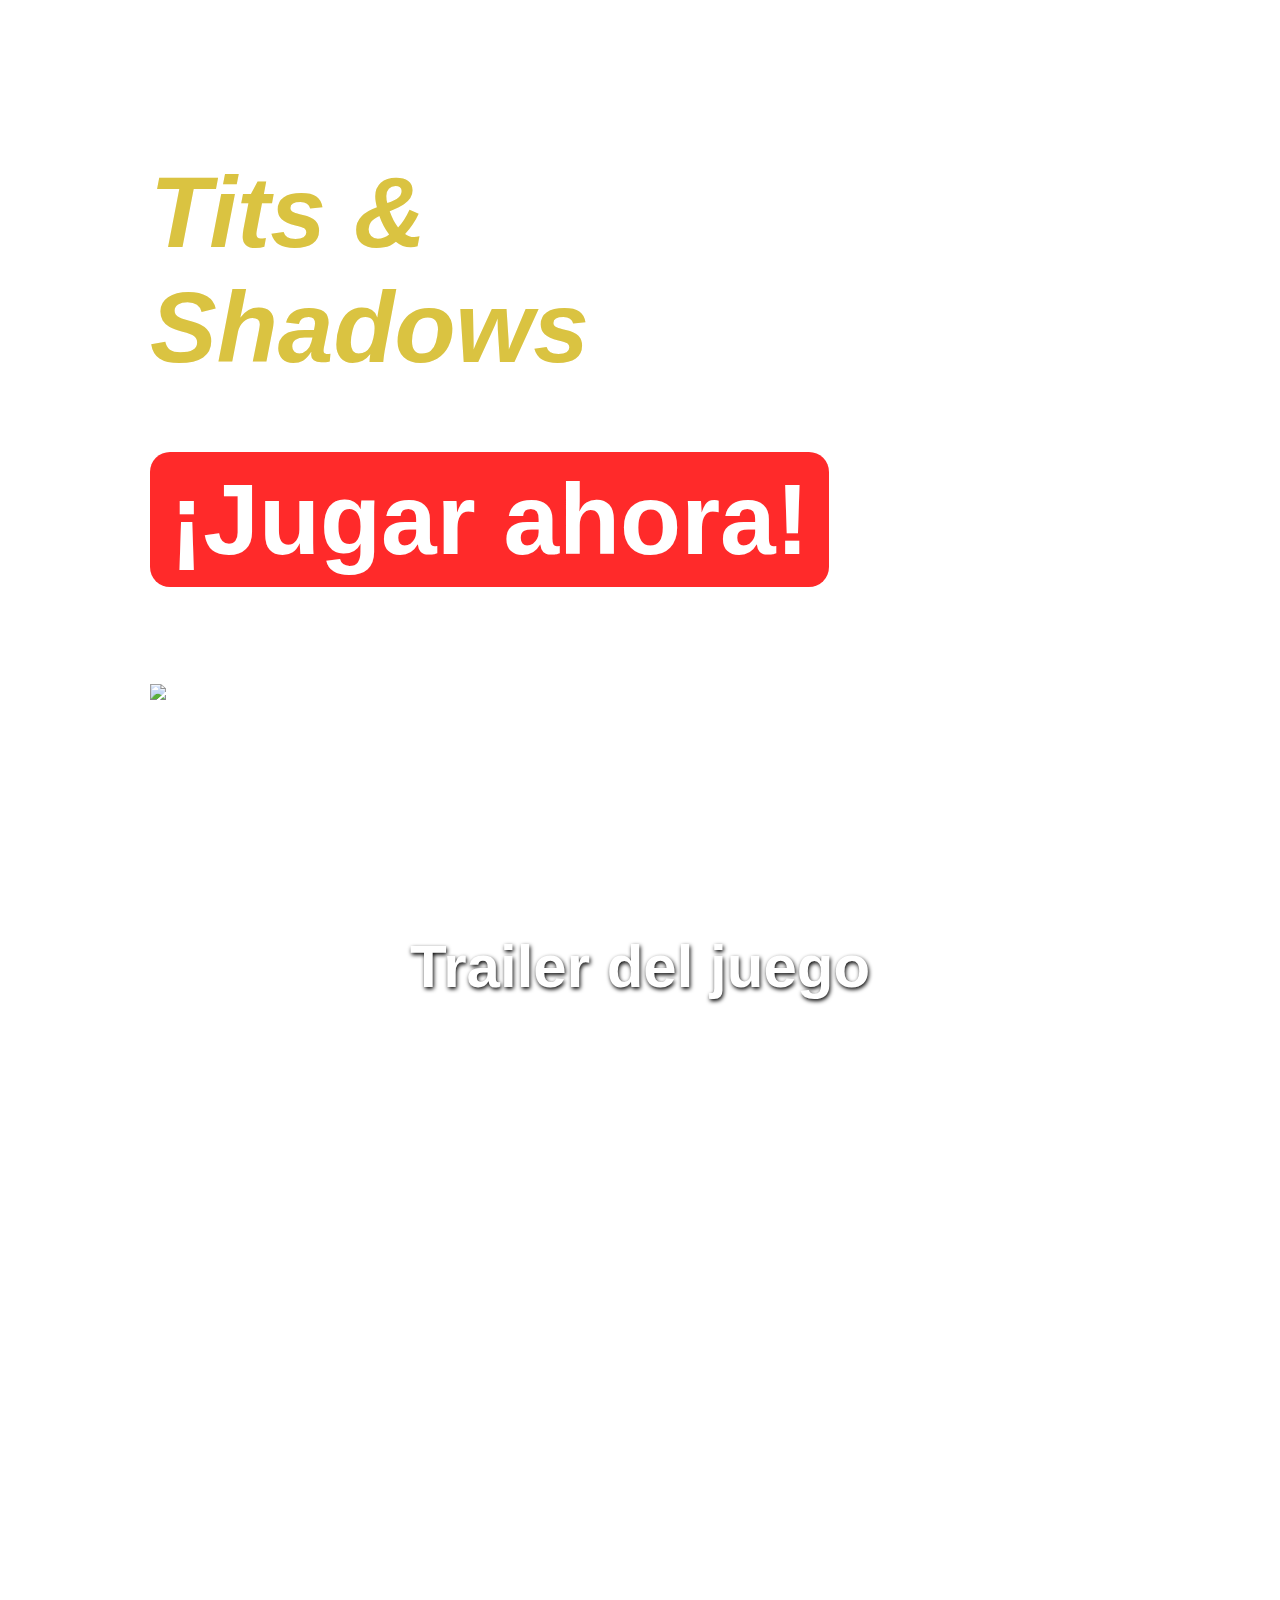
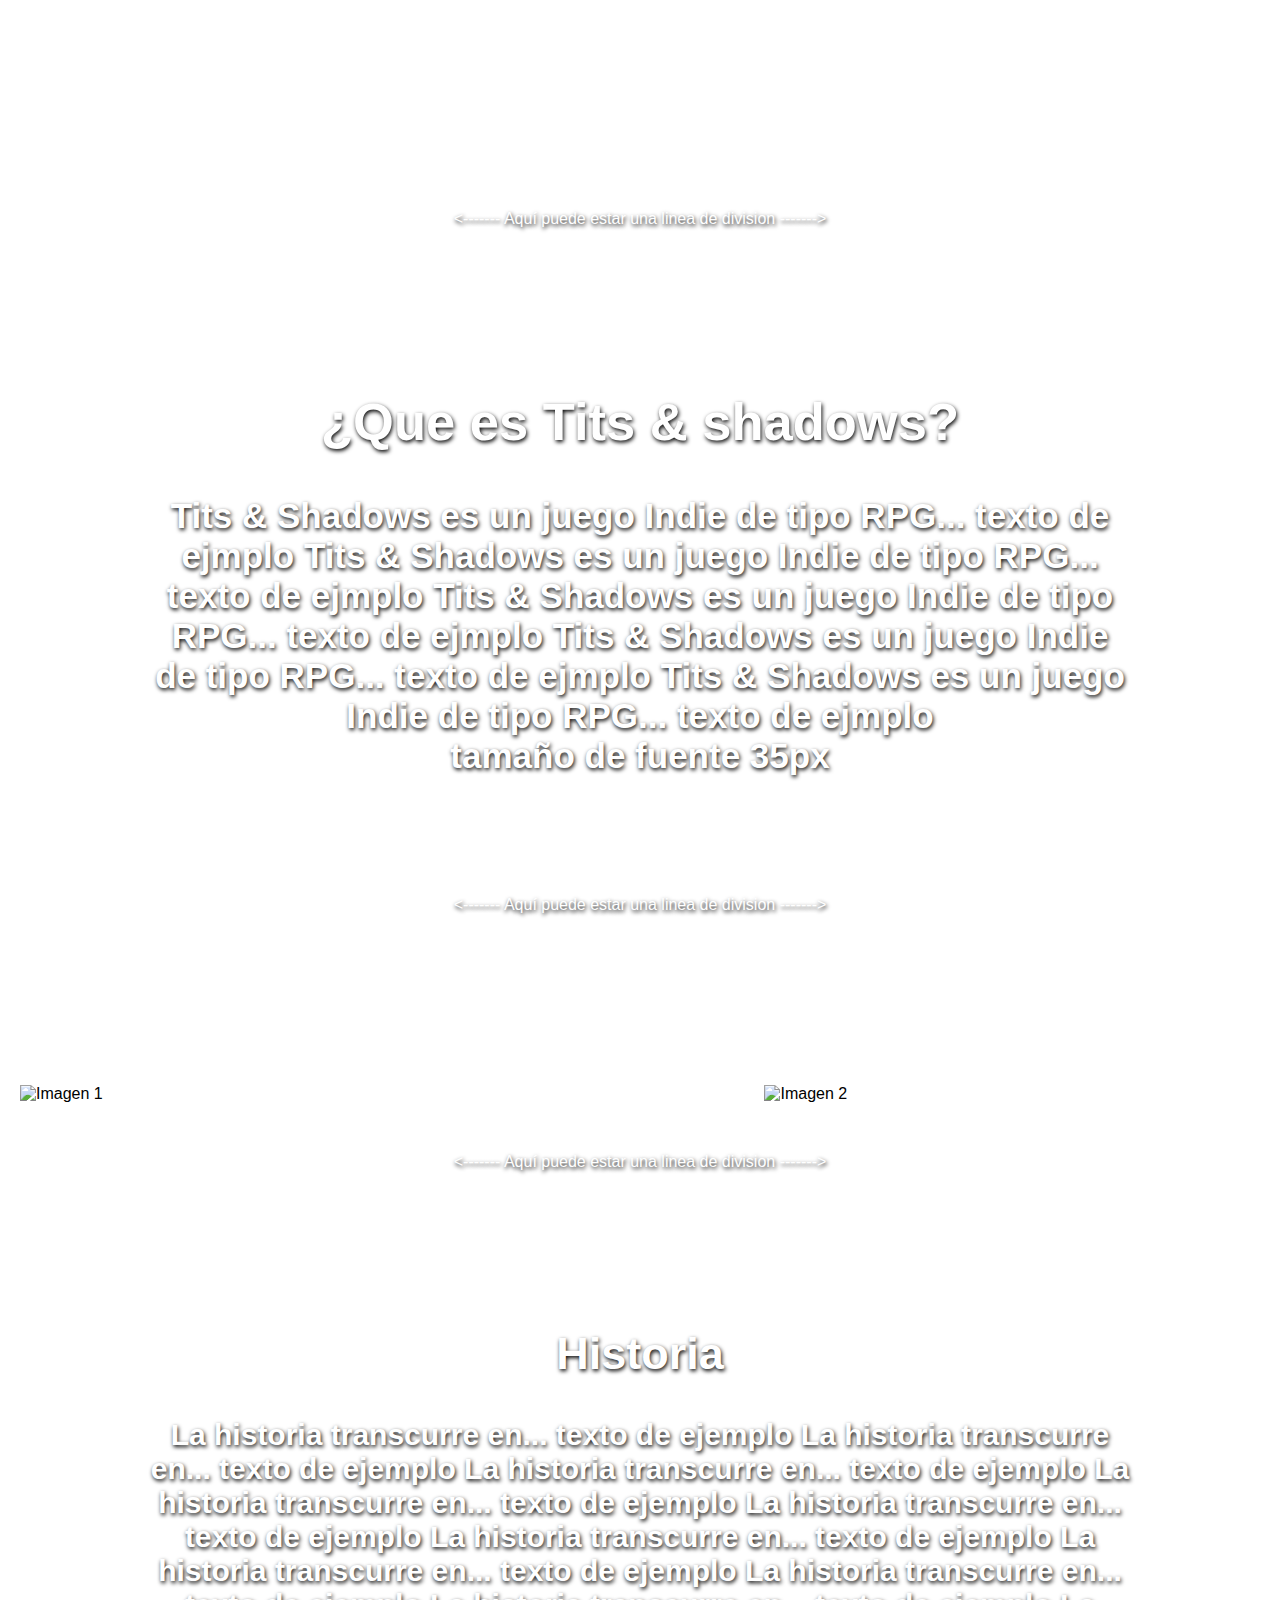
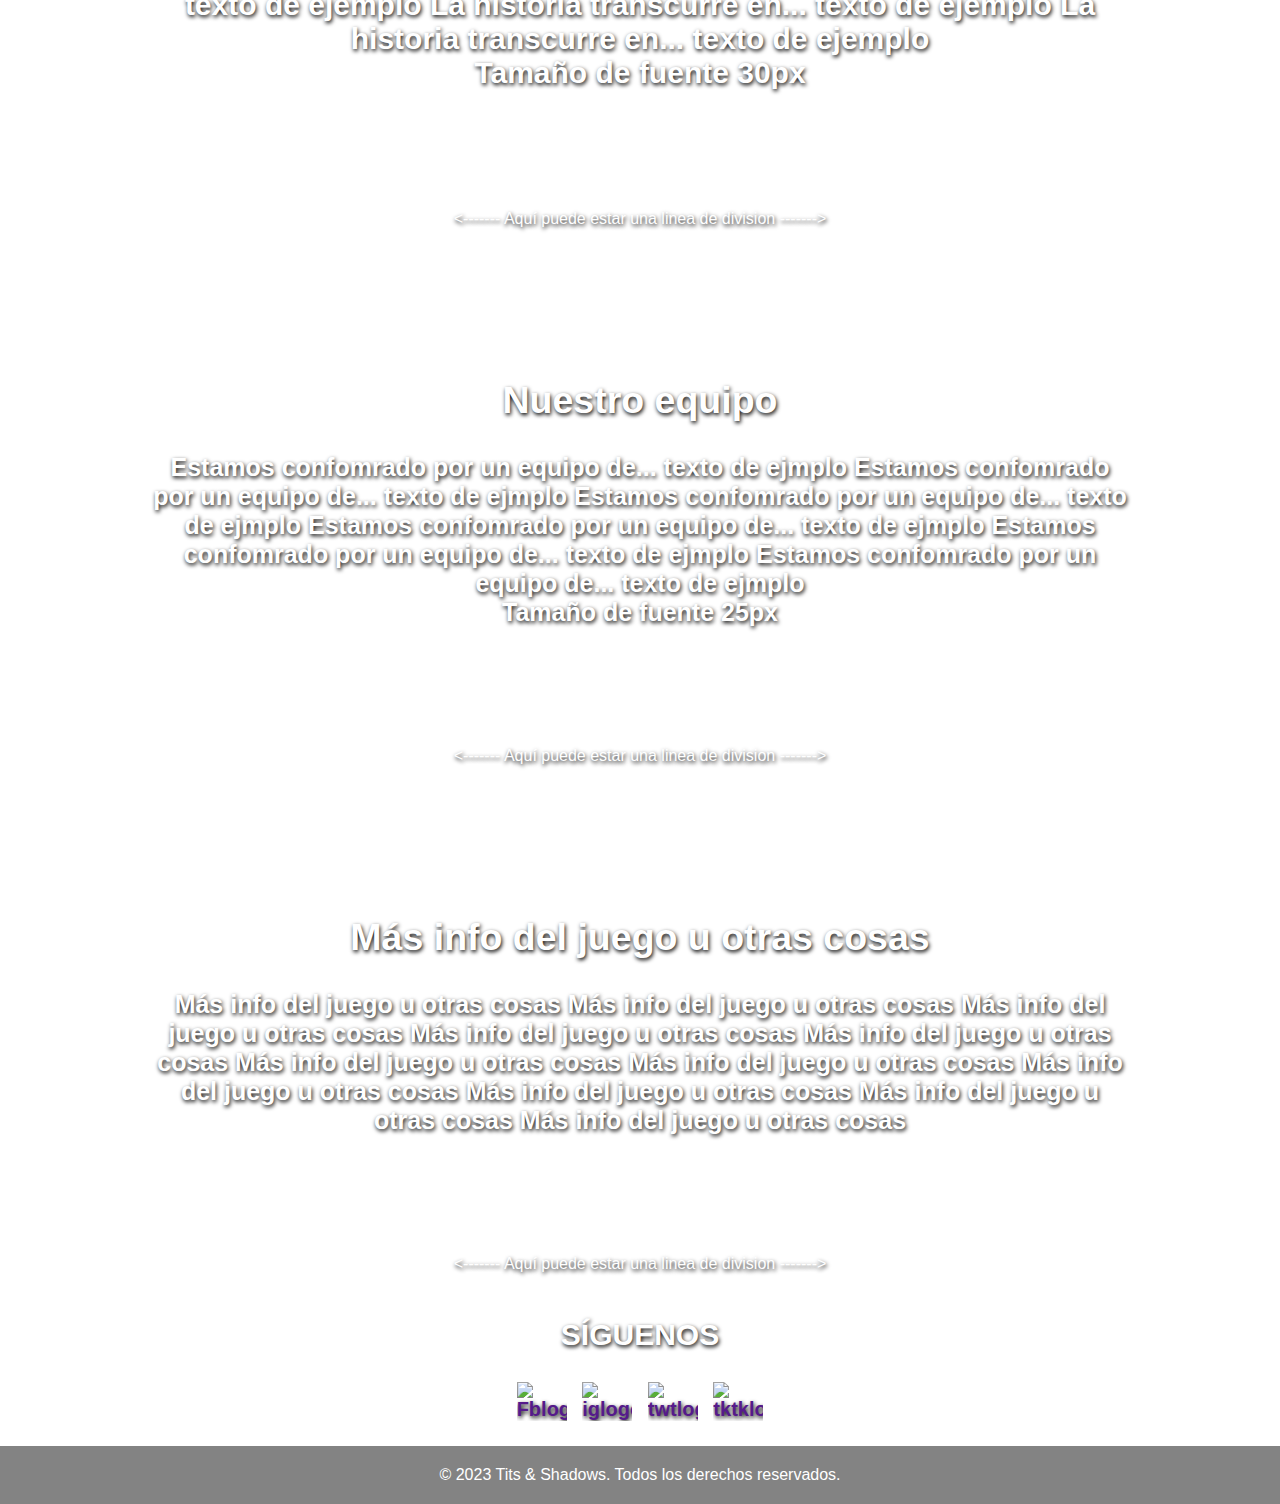
==== index.html @ cb46da67 "Update index.html" ====
<!DOCTYPE html>
<html lang="en">
<head>
    <meta charset="UTF-8">
    <meta http-equiv="X-UA-Compatible" content="IE=edge">
    <meta name="viewport" content="width=device-width, initial-scale=1.0">

    <!-- Titulo de la pagina en la pestaña -->
    <title>Tits & Shadows | Game</title>

    <!-- Icono de la pestaña en la pagina -->
    <link
      rel="icon"
      type="image/x-icon"
      href="https://cdn.pixabay.com/photo/2013/07/13/09/38/sphere-155819_1280.png" 
    />
    <link rel="stylesheet" href="style.css">

    <!--Ubicación de la fuente de texto (cambiar para que se vea la fuente)-->
    <link href="https://github.com/atarisama/TitsAndShadows.page/blob/39aa810a4a371fc458f79ce955c9004c1aa39de8/Rockwell%20Condensed.ttf" type="text/css"/>
</head>

<body>
    
    <header class="header">
        <!--Navegador, no es necesario tenerlo, tambien puede usarse para dereccionarse a otros sitios -->
        <nav class="menu-bar">
            <div class="menu-div">
                <ul class="menu-list">
                    <li class="menu-item"><a href="#trailer">Trailer</a></li>
                    <li class="menu-item"><a href="#info">Acerca del juego</a></li>
                    <li class="menu-item"><a href="#game-img">Imagenes</a></li>
                    <li class="menu-item"><a href="#more-info">Historia</a></li>
                    <li class="menu-item"><a href="#team">Equipo de desarrollo</a></li>
                </ul>
            </div>        
        </nav>
    </header>
    <main>

    <div class="title">
        <!--Titulo del juego (Esto se puede cambiar directamente por el png del logo)-->
        <h1 class="title-game">Tits & <br>Shadows</h1>
        <h1><a href="https://www.newgrounds.com/portal/view/876537?updated=1680641482" class="play-button" target="_blank">¡Jugar ahora!</a></h1>
        <img src="https://www.pngkey.com/png/full/163-1632627_windows-8-ios-android-white-ios-android-logo.png" class="plataform">
    </div>

    <section id="trailer">
        <div class="trailer">
            <h2>Trailer del juego</h2>
            <iframe width="1120" height="630" src="https://www.youtube.com/embed/j5Xv2lM9wes" title="YouTube video player" frameborder="0" allow="accelerometer; autoplay; clipboard-write; encrypted-media; gyroscope; picture-in-picture; web-share" allowfullscreen></iframe>
        </div>
    </section>

    <section id="info">
        <div class="temporal-div"><------- Aquí puede estar una linea de division -------></div>
        <div class="info">
            <h2>¿Que es Tits & shadows?</h2>
            <p class="game-info">
                Tits & Shadows es un juego Indie de tipo RPG... texto de ejmplo
                Tits & Shadows es un juego Indie de tipo RPG... texto de ejmplo
                Tits & Shadows es un juego Indie de tipo RPG... texto de ejmplo
                Tits & Shadows es un juego Indie de tipo RPG... texto de ejmplo
                Tits & Shadows es un juego Indie de tipo RPG... texto de ejmplo <br> tamaño de fuente 35px</p>
        </div>
    </section>  

    <section id="game-img">
        <div class="temporal-div"><------- Aquí puede estar una linea de division -------></div>
        <h2 class="game-img">Imagenes del juego</h2>
        <div class="imagen-container">
            <img src="https://media.sproutsocial.com/uploads/2017/02/10x-featured-social-media-image-size.png" alt="Imagen 1">
            <img src="https://media.sproutsocial.com/uploads/2017/02/10x-featured-social-media-image-size.png" alt="Imagen 2">
            <img src="https://media.sproutsocial.com/uploads/2017/02/10x-featured-social-media-image-size.png" alt="Imagen 3">
            <img src="https://media.sproutsocial.com/uploads/2017/02/10x-featured-social-media-image-size.png" alt="Imagen 4">
            <img src="https://media.sproutsocial.com/uploads/2017/02/10x-featured-social-media-image-size.png" alt="Imagen 5">
            <img src="https://media.sproutsocial.com/uploads/2017/02/10x-featured-social-media-image-size.png" alt="Imagen 6">
            <!-- Agrega más imágenes según sea necesario -->
        </div>
    </section>

    <section id="more-info">
        <div class="temporal-div"><------- Aquí puede estar una linea de division -------></div>
        <div class="more-info">
            <h2>Historia</h2>
            <p class="more-info-p">
            La historia transcurre en... texto de ejemplo
            La historia transcurre en... texto de ejemplo
            La historia transcurre en... texto de ejemplo
            La historia transcurre en... texto de ejemplo
            La historia transcurre en... texto de ejemplo
            La historia transcurre en... texto de ejemplo
            La historia transcurre en... texto de ejemplo
            La historia transcurre en... texto de ejemplo
            La historia transcurre en... texto de ejemplo
            La historia transcurre en... texto de ejemplo
            <br> Tamaño de fuente 30px
            </p>
        </div>
    </section>

    <section id="team">
        <div class="temporal-div"><------- Aquí puede estar una linea de division -------></div>
        <div class="team">
            <h2>Nuestro equipo</h2>
            <p class="team-info">
                Estamos confomrado por un equipo de... texto de ejmplo
                Estamos confomrado por un equipo de... texto de ejmplo
                Estamos confomrado por un equipo de... texto de ejmplo
                Estamos confomrado por un equipo de... texto de ejmplo
                Estamos confomrado por un equipo de... texto de ejmplo
                Estamos confomrado por un equipo de... texto de ejmplo
                <br> Tamaño de fuente 25px
            </p>
        </div>
    </section>

    <section>
        <div class="temporal-div"><------- Aquí puede estar una linea de division -------></div>
        <div class="team">
            <h2>Más info del juego u otras cosas</h2>
            <p class="team-info">
                Más info del juego u otras cosas
                Más info del juego u otras cosas
                Más info del juego u otras cosas
                Más info del juego u otras cosas
                Más info del juego u otras cosas
                Más info del juego u otras cosas
                Más info del juego u otras cosas
                Más info del juego u otras cosas
                Más info del juego u otras cosas
                Más info del juego u otras cosas
                Más info del juego u otras cosas
            </p>
        </div>
    </section>

    <div class="temporal-div"><------- Aquí puede estar una linea de division -------></div>
    <div class="social-media">
        <h2>SÍGUENOS</h2>
        <div class="social-media-img">
            <a href=""><img src="https://cdn-icons-png.flaticon.com/512/733/733547.png" alt="Fblogo" target="_blank"></a>
            <a href=""><img src="https://cdn-icons-png.flaticon.com/512/2111/2111463.png" alt="iglogo" target="_blank"></a>
            <a href=""><img src="https://cdn-icons-png.flaticon.com/512/733/733579.png" alt="twtlogo" target="_blank"></a>
            <a href=""><img src="https://cdn-icons-png.flaticon.com/512/3046/3046121.png" alt="tktklogo" target="_blank"></a>
        </div>
    </div>

</main>
<footer>
    <p>&copy; 2023 Tits & Shadows. Todos los derechos reservados.</p>
</footer>
</body>
</html>
---- style.css ----
/*Fuente de texto (no es una fuente por defecto y tiene que subirse al servidor para que la muestre)*/
@font-face {
    font-family: 'Rockwell Condensed';

    /*Aquí se cambia la direcion del archivo .ttf*/
    src: url('D:\Programas\Programación\Proyectos\PaginaOsoTitsAndShadows\Fonts\Rockwell Condensed.ttf') format('truetype');
}
body{
    font-family: 'Rockwell Condensed', sans-serif;
    /*Imagen de fondo para la pagina (No es necesario)*/
    background-image: url(https://th.bing.com/th/id/R.58055f6a972541cc151cf1bac6d1a71a?rik=r535rM7FYvViNQ&pid=ImgRaw&r=0);
    
    background-position: center;
    background-attachment: fixed;
    background-size: cover;
    max-width: 100%;
    min-width: 10%;
}
body, p{
    margin: 0;
}

/* Menú de navegación */
.menu-bar {
    text-align: right;
}
  
.menu-list {
    display: inline-block;
    list-style-type: none;
}
  
.menu-item {
    display: inline-block;
    margin: 0 10px;
}
  
.menu-item a {
    text-decoration: none;
    color: #ffffff;
    font-weight: bold;
    font-size: 20px;
    color: white;
}

/* Titulo*/
.title {
    color: #dac341;
    text-align: left;
    font-size: 50px;
    padding-left: 50px;
    padding-bottom: 50px;
    margin: 100px;
}
.title-game{
    font-style: italic;
}

/*Botón para jugar*/
.play-button {
    display: inline-block;
    background-color: rgba(255, 0, 0, 0.836);
    color: #fff;
    padding: 10px 20px;
    text-decoration: none;
    border-radius: 20px;
    margin: 0 auto;
}

/*plataformas de juego*/

.plataform{
    width: 400px;
}

/*Informacion del juego / contenido de la pagina*/
.info{
    color: #ffffff;
    text-align: center;
    padding: 20px;
    font-weight: bold;
    font-size: 35px;
    text-shadow: 1px 2px 4px rgb(0, 0, 0);
    margin: 100px 10%; /*Esto solo es estetico se quitara*/
}
.game-img{
    color: #ffffff;
    text-align: center;
    padding: 20px;
    font-weight: bold;
    font-size: 40px;
    
}
.more-info{
    color: #ffffff;
    text-align: center;
    padding: 20px;
    font-weight: bold;
    font-size: 30px;
    text-shadow: 1px 2px 4px rgb(0, 0, 0);
    margin: 100px 10%; /*Esto solo es estetico se quitara*/
}
.team{
    color: #ffffff;
    text-align: center;
    padding: 20px;
    font-weight: bold;
    font-size: 25px;
    text-shadow: 1px 2px 4px rgb(0, 0, 0);
    margin: 100px 10% /*Esto solo es estetico se quitara*/
}
.social-media{
    color: #ffffff;
    text-align: center;
    padding: 20px;
    font-weight: bold;
    font-size: 20px;
    text-shadow: 1px 2px 4px rgb(0, 0, 0);
}
.social-media img{
    display: inline-block;
    width: 50px;
    height: auto;
    padding: 5px;
}
footer {
    background-color: #0000007c;
    color: #fff;
    padding: 20px;
    text-align: center;
    margin: 0 auto;
}



/*Extras*/
.temporal-div{
    text-align: center;
    color: #fff;
    text-shadow: 1px 2px 4px rgb(0, 0, 0);
}

.imagen-container {
    overflow-x: scroll;
    white-space: nowrap;
    width: 100%;
    scrollbar-width: thin;
    scrollbar-color: gray darkgray;
    margin-bottom: 30px;
}
.imagen-container img {
    display: inline-block;
    width: 700px; /* Ajusta el ancho de las imágenes según tus necesidades */
    height: auto;
    padding: 20px;
}
.imagen-container::-webkit-scrollbar {
    width: 6px;
}
  
.imagen-container::-webkit-scrollbar-track {
    background: rgba(169, 169, 169, 0);
    border-radius: 10px;
}
  
.imagen-container::-webkit-scrollbar-thumb {
    background-color: rgb(185, 63, 47);
    border-radius: 10px;
}

.game-img{
    color: #fff;
    text-align: center;
}

.trailer{
    text-align: center;
    padding: 20px;
    margin-bottom: 100px;
    margin-top: 100px;
    color: #ffffff;
    font-weight: bold;
    font-size: 40px;
    text-shadow: 1px 2px 4px rgb(0, 0, 0);
}
 .trailer iframe {
    max-width: 100%;
    min-width: 10%;
 }
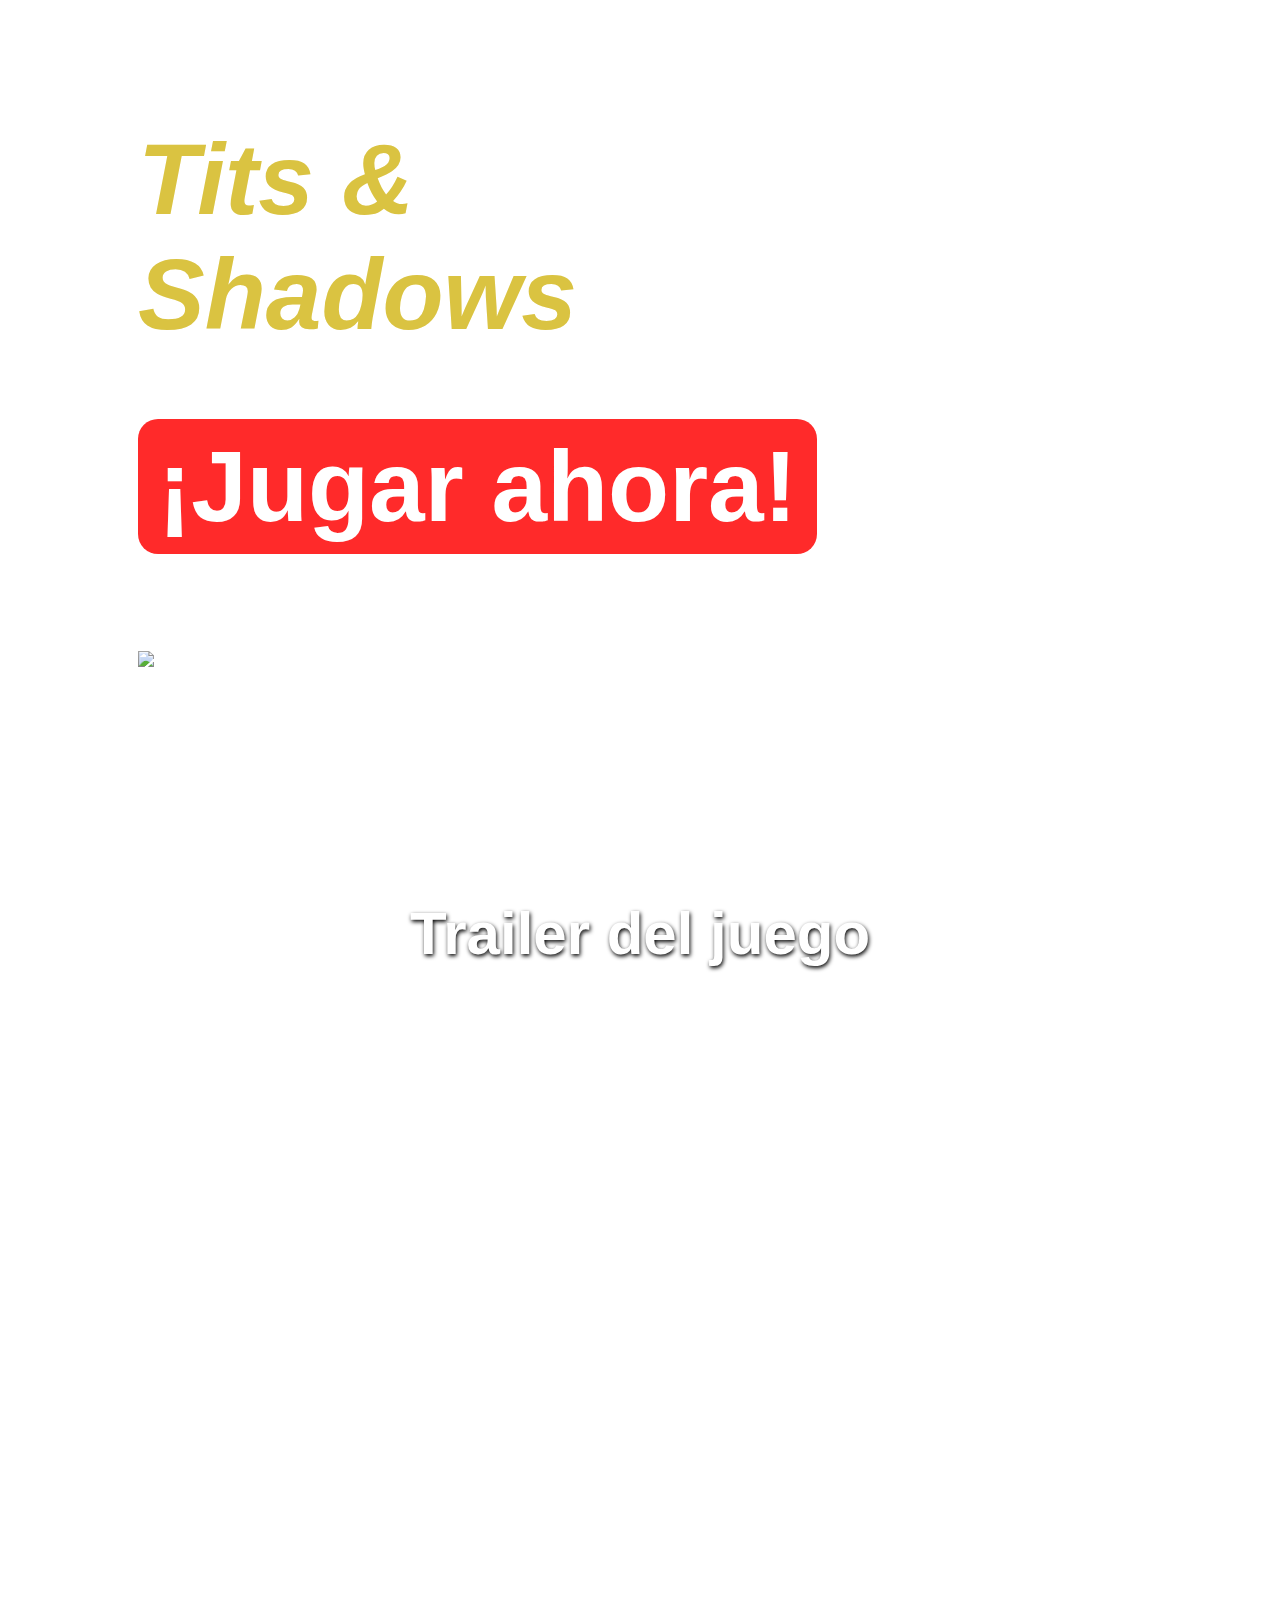
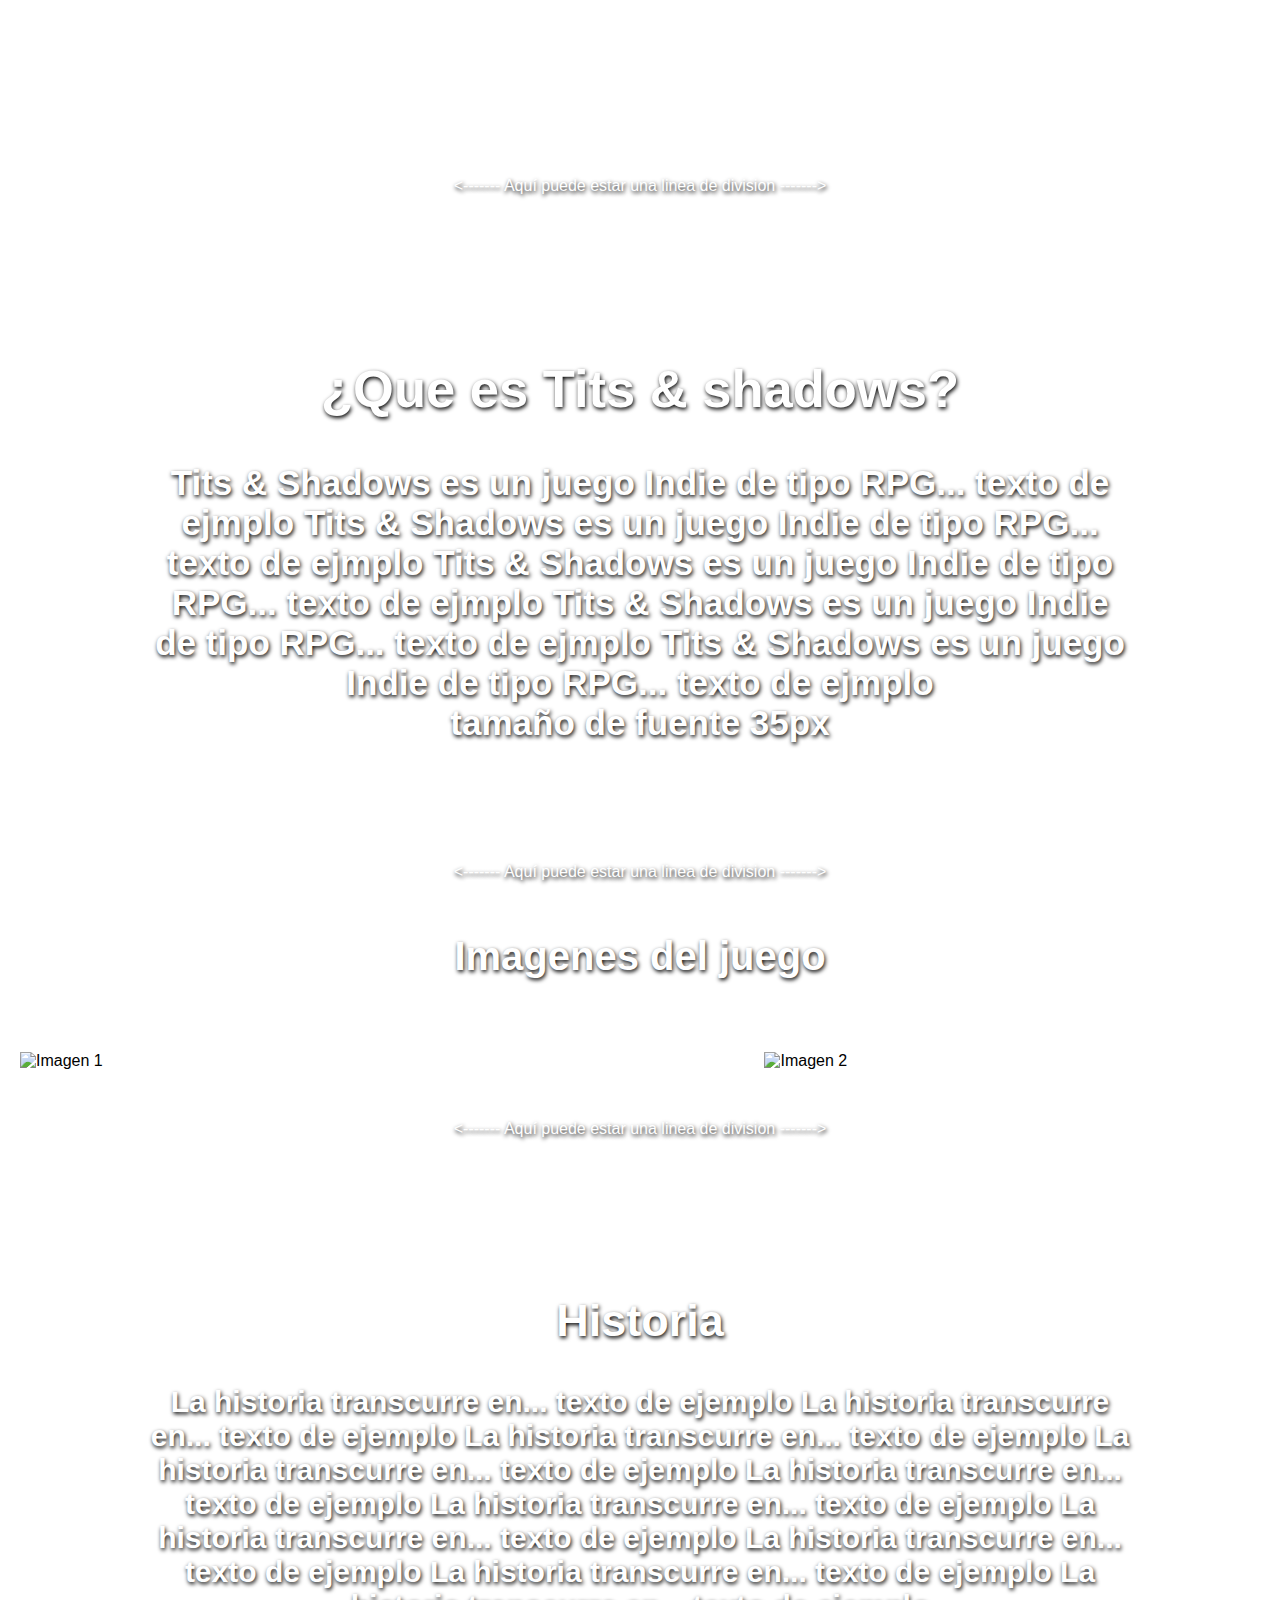
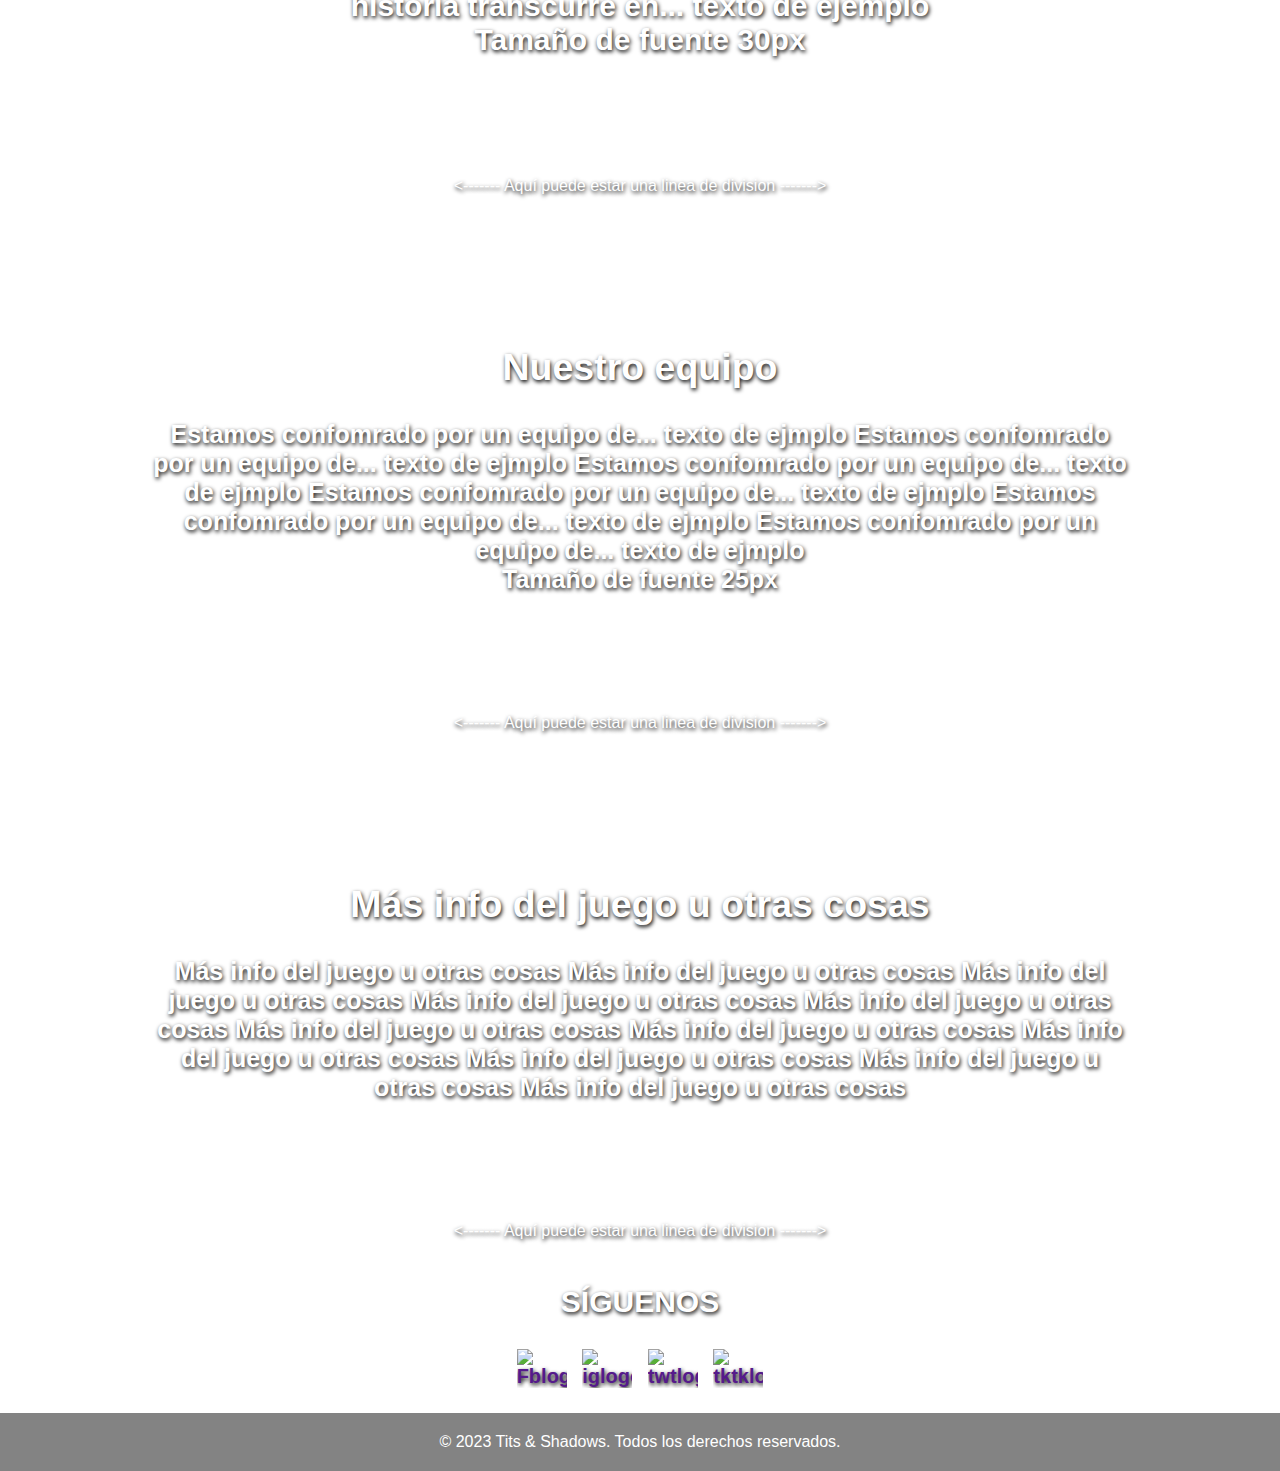
==== commit 2ba8771b: "Update index.html" ====
--- a/index.html
+++ b/index.html
@@ -12,7 +12,7 @@
     <link
       rel="icon"
       type="image/x-icon"
-      href="https://cdn.pixabay.com/photo/2013/07/13/09/38/sphere-155819_1280.png" 
+      href="https://github.com/atarisama/TitsAndShadows.page/blob/main/media/icoT&S.png?raw=true" 
     />
     <link rel="stylesheet" href="style.css">
 
--- a/style.css
+++ b/style.css
@@ -3,7 +3,7 @@
     font-family: 'Rockwell Condensed';
 
     /*Aquí se cambia la direcion del archivo .ttf*/
-    src: url('D:\Programas\Programación\Proyectos\PaginaOsoTitsAndShadows\Fonts\Rockwell Condensed.ttf') format('truetype');
+    src: url('https://github.com/atarisama/TitsAndShadows.page/blob/39aa810a4a371fc458f79ce955c9004c1aa39de8/Rockwell%20Condensed.ttf') format('truetype');
 }
 body{
     font-family: 'Rockwell Condensed', sans-serif;
@@ -48,9 +48,9 @@
     color: #dac341;
     text-align: left;
     font-size: 50px;
-    padding-left: 50px;
+    padding-left: 10%;
     padding-bottom: 50px;
-    margin: 100px;
+    margin: 10px;
 }
 .title-game{
     font-style: italic;
@@ -89,6 +89,7 @@
     padding: 20px;
     font-weight: bold;
     font-size: 40px;
+    text-shadow: 1px 2px 4px rgb(0, 0, 0);
     
 }
 .more-info{
@@ -186,4 +187,4 @@
  .trailer iframe {
     max-width: 100%;
     min-width: 10%;
- }+ }
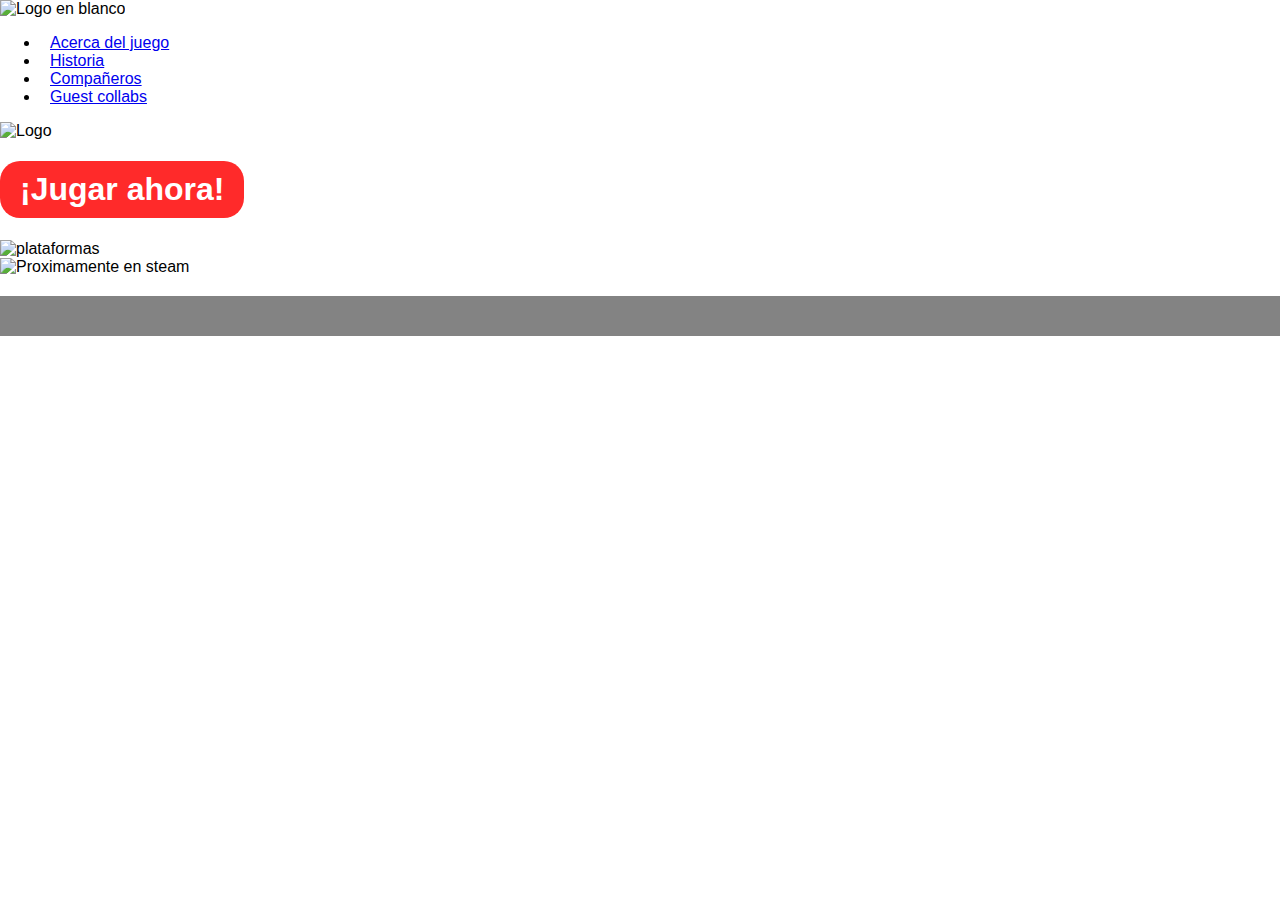
==== commit cd8f8cad: "Update index.html" ====
--- a/index.html
+++ b/index.html
@@ -4,151 +4,67 @@
     <meta charset="UTF-8">
     <meta http-equiv="X-UA-Compatible" content="IE=edge">
     <meta name="viewport" content="width=device-width, initial-scale=1.0">
-
-    <!-- Titulo de la pagina en la pestaña -->
     <title>Tits & Shadows | Game</title>
-
-    <!-- Icono de la pestaña en la pagina -->
+    <link rel="stylesheet" href="style.css">
     <link
       rel="icon"
       type="image/x-icon"
       href="https://github.com/atarisama/TitsAndShadows.page/blob/main/media/icoT&S.png?raw=true" 
     />
-    <link rel="stylesheet" href="style.css">
-
-    <!--Ubicación de la fuente de texto (cambiar para que se vea la fuente)-->
-    <link href="https://github.com/atarisama/TitsAndShadows.page/blob/39aa810a4a371fc458f79ce955c9004c1aa39de8/Rockwell%20Condensed.ttf" type="text/css"/>
+    <link rel="preconnect" href="https://fonts.googleapis.com">
+<link rel="preconnect" href="https://fonts.gstatic.com" crossorigin>
+<link href="https://fonts.googleapis.com/css2?family=Oswald:wght@300&family=Roboto+Condensed&display=swap" rel="stylesheet">
 </head>
 
 <body>
-    
-    <header class="header">
-        <!--Navegador, no es necesario tenerlo, tambien puede usarse para dereccionarse a otros sitios -->
-        <nav class="menu-bar">
-            <div class="menu-div">
-                <ul class="menu-list">
-                    <li class="menu-item"><a href="#trailer">Trailer</a></li>
-                    <li class="menu-item"><a href="#info">Acerca del juego</a></li>
-                    <li class="menu-item"><a href="#game-img">Imagenes</a></li>
-                    <li class="menu-item"><a href="#more-info">Historia</a></li>
-                    <li class="menu-item"><a href="#team">Equipo de desarrollo</a></li>
-                </ul>
-            </div>        
-        </nav>
+
+    <header class="menu">
+      <div class="header-menu"><img src="https://github.com/atarisama/TitsAndShadows.page/blob/main/media/logo-blanco.png?raw=true" alt="Logo en blanco"></div>
+      <div class="header-menu">
+      <nav class="container">
+        <ul>
+          <li><a class="menu-item" href="#about">Acerca del juego</a></li>
+          <li><a class="menu-item" href="#story">Historia</a></li>
+          <li><a class="menu-item" href="#party-members">Compañeros</a></li>
+          <li><a class="menu-item" href="#guest-collabs">Guest collabs</a></li>
+        </ul>
+      </nav>
+    </div>
     </header>
+
     <main>
+      <div class="top-page">
+        <img class="logo-top" src="https://github.com/atarisama/TitsAndShadows.page/blob/main/media/ciclops1/title.png?raw=true" alt="Logo">
+        <h1><a href="https://www.newgrounds.com/portal/view/876537?updated=1680641482" class="play-button" target="_blank">¡Jugar ahora!</a></h1>
+        <img class="plataforms" src="https://www.pngkey.com/png/full/163-1632627_windows-8-ios-android-white-ios-android-logo.png" alt="plataformas">
+        <br>
+        <img class="steam-logo" src="https://github.com/atarisama/TitsAndShadows.page/blob/main/media/SteamLogo.png?raw=true" alt="Proximamente en steam">
+      </div>
+      
+      <div class="About" id="about">
+        <h2 ></h2>
+        <!-- Contenido de la sección About -->
+      </div>
 
-    <div class="title">
-        <!--Titulo del juego (Esto se puede cambiar directamente por el png del logo)-->
-        <h1 class="title-game">Tits & <br>Shadows</h1>
-        <h1><a href="https://www.newgrounds.com/portal/view/876537?updated=1680641482" class="play-button" target="_blank">¡Jugar ahora!</a></h1>
-        <img src="https://www.pngkey.com/png/full/163-1632627_windows-8-ios-android-white-ios-android-logo.png" class="plataform">
-    </div>
+      <div class="story" id="story">
+        <h2></h2>
+        <!-- Contenido de la sección Story -->
+      </div>
 
-    <section id="trailer">
-        <div class="trailer">
-            <h2>Trailer del juego</h2>
-            <iframe width="1120" height="630" src="https://www.youtube.com/embed/j5Xv2lM9wes" title="YouTube video player" frameborder="0" allow="accelerometer; autoplay; clipboard-write; encrypted-media; gyroscope; picture-in-picture; web-share" allowfullscreen></iframe>
-        </div>
-    </section>
+      <div class="party-members" id="party-members">
+        <h2></h2>
+        <!-- Contenido de la sección Party Members -->
+      </div>
 
-    <section id="info">
-        <div class="temporal-div"><------- Aquí puede estar una linea de division -------></div>
-        <div class="info">
-            <h2>¿Que es Tits & shadows?</h2>
-            <p class="game-info">
-                Tits & Shadows es un juego Indie de tipo RPG... texto de ejmplo
-                Tits & Shadows es un juego Indie de tipo RPG... texto de ejmplo
-                Tits & Shadows es un juego Indie de tipo RPG... texto de ejmplo
-                Tits & Shadows es un juego Indie de tipo RPG... texto de ejmplo
-                Tits & Shadows es un juego Indie de tipo RPG... texto de ejmplo <br> tamaño de fuente 35px</p>
-        </div>
-    </section>  
+      <div class="guest-collabs" id="guest-collabs">
+        <h2></h2>
+        <!-- Contenido de la sección Guest Collabs -->
+      </div>
 
-    <section id="game-img">
-        <div class="temporal-div"><------- Aquí puede estar una linea de division -------></div>
-        <h2 class="game-img">Imagenes del juego</h2>
-        <div class="imagen-container">
-            <img src="https://media.sproutsocial.com/uploads/2017/02/10x-featured-social-media-image-size.png" alt="Imagen 1">
-            <img src="https://media.sproutsocial.com/uploads/2017/02/10x-featured-social-media-image-size.png" alt="Imagen 2">
-            <img src="https://media.sproutsocial.com/uploads/2017/02/10x-featured-social-media-image-size.png" alt="Imagen 3">
-            <img src="https://media.sproutsocial.com/uploads/2017/02/10x-featured-social-media-image-size.png" alt="Imagen 4">
-            <img src="https://media.sproutsocial.com/uploads/2017/02/10x-featured-social-media-image-size.png" alt="Imagen 5">
-            <img src="https://media.sproutsocial.com/uploads/2017/02/10x-featured-social-media-image-size.png" alt="Imagen 6">
-            <!-- Agrega más imágenes según sea necesario -->
-        </div>
-    </section>
+    </main>
 
-    <section id="more-info">
-        <div class="temporal-div"><------- Aquí puede estar una linea de division -------></div>
-        <div class="more-info">
-            <h2>Historia</h2>
-            <p class="more-info-p">
-            La historia transcurre en... texto de ejemplo
-            La historia transcurre en... texto de ejemplo
-            La historia transcurre en... texto de ejemplo
-            La historia transcurre en... texto de ejemplo
-            La historia transcurre en... texto de ejemplo
-            La historia transcurre en... texto de ejemplo
-            La historia transcurre en... texto de ejemplo
-            La historia transcurre en... texto de ejemplo
-            La historia transcurre en... texto de ejemplo
-            La historia transcurre en... texto de ejemplo
-            <br> Tamaño de fuente 30px
-            </p>
-        </div>
-    </section>
+    <footer>
 
-    <section id="team">
-        <div class="temporal-div"><------- Aquí puede estar una linea de division -------></div>
-        <div class="team">
-            <h2>Nuestro equipo</h2>
-            <p class="team-info">
-                Estamos confomrado por un equipo de... texto de ejmplo
-                Estamos confomrado por un equipo de... texto de ejmplo
-                Estamos confomrado por un equipo de... texto de ejmplo
-                Estamos confomrado por un equipo de... texto de ejmplo
-                Estamos confomrado por un equipo de... texto de ejmplo
-                Estamos confomrado por un equipo de... texto de ejmplo
-                <br> Tamaño de fuente 25px
-            </p>
-        </div>
-    </section>
-
-    <section>
-        <div class="temporal-div"><------- Aquí puede estar una linea de division -------></div>
-        <div class="team">
-            <h2>Más info del juego u otras cosas</h2>
-            <p class="team-info">
-                Más info del juego u otras cosas
-                Más info del juego u otras cosas
-                Más info del juego u otras cosas
-                Más info del juego u otras cosas
-                Más info del juego u otras cosas
-                Más info del juego u otras cosas
-                Más info del juego u otras cosas
-                Más info del juego u otras cosas
-                Más info del juego u otras cosas
-                Más info del juego u otras cosas
-                Más info del juego u otras cosas
-            </p>
-        </div>
-    </section>
-
-    <div class="temporal-div"><------- Aquí puede estar una linea de division -------></div>
-    <div class="social-media">
-        <h2>SÍGUENOS</h2>
-        <div class="social-media-img">
-            <a href=""><img src="https://cdn-icons-png.flaticon.com/512/733/733547.png" alt="Fblogo" target="_blank"></a>
-            <a href=""><img src="https://cdn-icons-png.flaticon.com/512/2111/2111463.png" alt="iglogo" target="_blank"></a>
-            <a href=""><img src="https://cdn-icons-png.flaticon.com/512/733/733579.png" alt="twtlogo" target="_blank"></a>
-            <a href=""><img src="https://cdn-icons-png.flaticon.com/512/3046/3046121.png" alt="tktklogo" target="_blank"></a>
-        </div>
-    </div>
-
-</main>
-<footer>
-    <p>&copy; 2023 Tits & Shadows. Todos los derechos reservados.</p>
-</footer>
+    </footer>
 </body>
 </html>
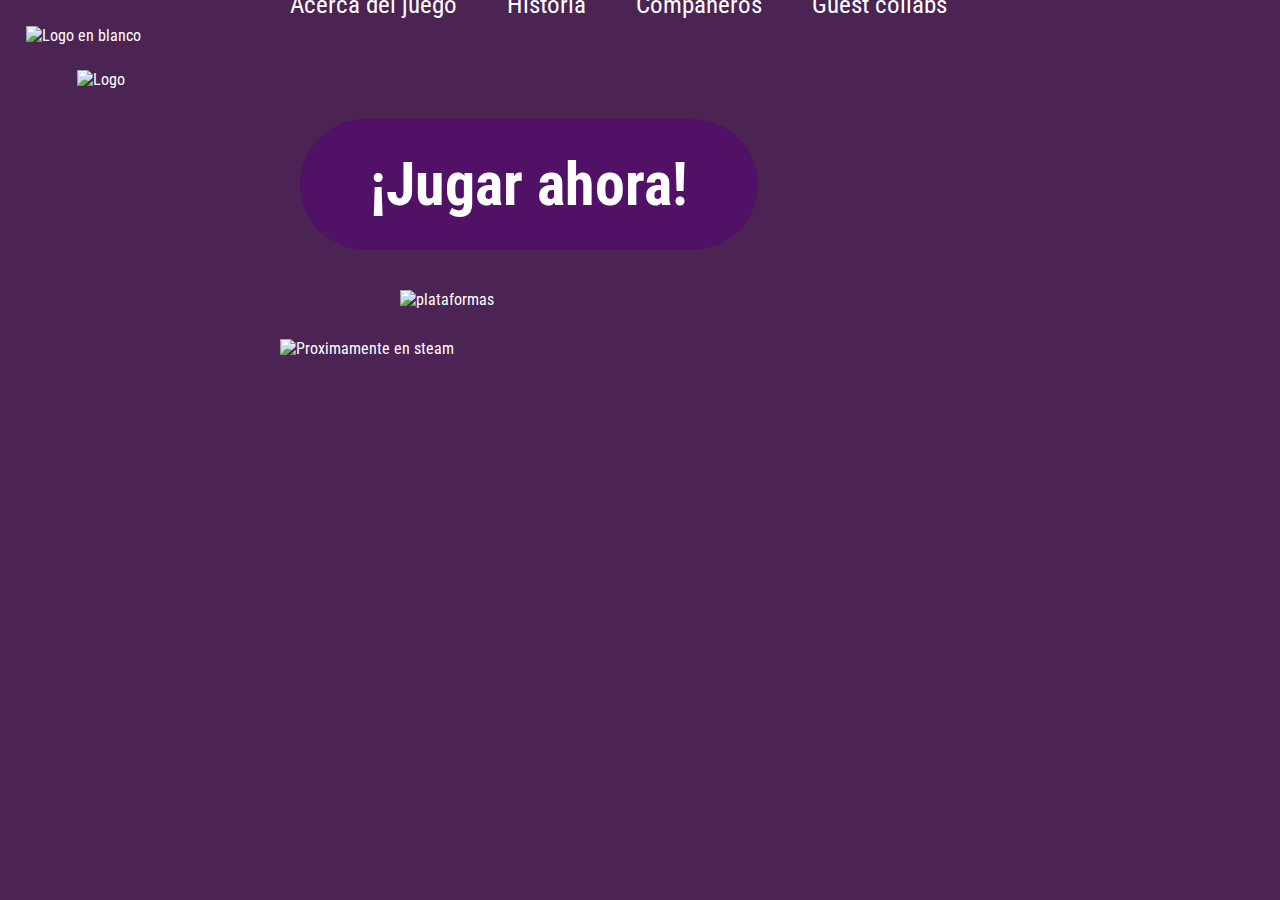
==== commit a78480d6: "Add files via upload" ====
--- a/index.html
+++ b/index.html
@@ -67,4 +67,4 @@
 
     </footer>
 </body>
-</html>
+</html>--- a/style.css
+++ b/style.css
@@ -1,190 +1,75 @@
-/*Fuente de texto (no es una fuente por defecto y tiene que subirse al servidor para que la muestre)*/
-@font-face {
-    font-family: 'Rockwell Condensed';
-
-    /*Aquí se cambia la direcion del archivo .ttf*/
-    src: url('https://github.com/atarisama/TitsAndShadows.page/blob/39aa810a4a371fc458f79ce955c9004c1aa39de8/Rockwell%20Condensed.ttf') format('truetype');
+*
+{
+  padding: 0px;
+  margin: 0px;
+  font-family: 'Oswald', sans-serif;
+  font-family: 'Roboto Condensed', sans-serif;
 }
-body{
-    font-family: 'Rockwell Condensed', sans-serif;
-    /*Imagen de fondo para la pagina (No es necesario)*/
-    background-image: url(https://th.bing.com/th/id/R.58055f6a972541cc151cf1bac6d1a71a?rik=r535rM7FYvViNQ&pid=ImgRaw&r=0);
-    
-    background-position: center;
-    background-attachment: fixed;
-    background-size: cover;
-    max-width: 100%;
-    min-width: 10%;
-}
-body, p{
-    margin: 0;
+body
+{
+  background-image: url(https://github.com/atarisama/TitsAndShadows.page/blob/main/media/Background-characters.png?raw=true);
+  background-color: #4b2454;
+  color: #fff;
 }
 
-/* Menú de navegación */
-.menu-bar {
-    text-align: right;
-}
-  
-.menu-list {
-    display: inline-block;
-    list-style-type: none;
-}
-  
-.menu-item {
-    display: inline-block;
-    margin: 0 10px;
-}
-  
-.menu-item a {
-    text-decoration: none;
-    color: #ffffff;
-    font-weight: bold;
-    font-size: 20px;
-    color: white;
+header img{
+  width: 180px;
+  margin-left: 2vw;
+  margin-top: 2vw;
 }
 
-/* Titulo*/
-.title {
-    color: #dac341;
-    text-align: left;
-    font-size: 50px;
-    padding-left: 10%;
-    padding-bottom: 50px;
-    margin: 10px;
-}
-.title-game{
-    font-style: italic;
+nav{
+  top: 1vw;
 }
 
-/*Botón para jugar*/
-.play-button {
-    display: inline-block;
-    background-color: rgba(255, 0, 0, 0.836);
-    color: #fff;
-    padding: 10px 20px;
-    text-decoration: none;
-    border-radius: 20px;
-    margin: 0 auto;
+ul{
+  list-style-type: none;
+  margin-left: 280px;
+  padding: 0;
+  display:flex;
 }
 
-/*plataformas de juego*/
-
-.plataform{
-    width: 400px;
+li {
+  margin-top: -55px;
+  margin-right: 30px;
+  
 }
-
-/*Informacion del juego / contenido de la pagina*/
-.info{
-    color: #ffffff;
-    text-align: center;
-    padding: 20px;
-    font-weight: bold;
-    font-size: 35px;
-    text-shadow: 1px 2px 4px rgb(0, 0, 0);
-    margin: 100px 10%; /*Esto solo es estetico se quitara*/
+a {
+  color: #fff; /* Color del texto del enlace */
+  text-decoration: none; /* Eliminar la decoración del enlace */
+  padding: 5px 10px; /* Espacio interno del enlace */
+  text-align: center;
 }
-.game-img{
-    color: #ffffff;
-    text-align: center;
-    padding: 20px;
-    font-weight: bold;
-    font-size: 40px;
-    text-shadow: 1px 2px 4px rgb(0, 0, 0);
-    
+.menu-item{
+  font-size: 25px;
 }
-.more-info{
-    color: #ffffff;
-    text-align: center;
-    padding: 20px;
-    font-weight: bold;
-    font-size: 30px;
-    text-shadow: 1px 2px 4px rgb(0, 0, 0);
-    margin: 100px 10%; /*Esto solo es estetico se quitara*/
+.menu-item:hover{
+  color: #ffffff80;
 }
-.team{
-    color: #ffffff;
-    text-align: center;
-    padding: 20px;
-    font-weight: bold;
-    font-size: 25px;
-    text-shadow: 1px 2px 4px rgb(0, 0, 0);
-    margin: 100px 10% /*Esto solo es estetico se quitara*/
+.logo-top{
+  max-width: 800px;
+  margin-left: 6vw;
+  margin-top: 2vw;
 }
-.social-media{
-    color: #ffffff;
-    text-align: center;
-    padding: 20px;
-    font-weight: bold;
-    font-size: 20px;
-    text-shadow: 1px 2px 4px rgb(0, 0, 0);
+.play-button{
+  font-size: 60px;
+  display: inline-block;
+  background-color: #5601778c;
+  padding: 30px 70px;
+  border-radius: 100px;
+  margin-left: 300px;
+  margin-top: 30px;
 }
-.social-media img{
-    display: inline-block;
-    width: 50px;
-    height: auto;
-    padding: 5px;
+.play-button:hover{
+  background-color: #270136de;
 }
-footer {
-    background-color: #0000007c;
-    color: #fff;
-    padding: 20px;
-    text-align: center;
-    margin: 0 auto;
+.plataforms{
+  width: 260px;
+  margin-left: 400px;
+  margin-top: 40px;
 }
-
-
-
-/*Extras*/
-.temporal-div{
-    text-align: center;
-    color: #fff;
-    text-shadow: 1px 2px 4px rgb(0, 0, 0);
-}
-
-.imagen-container {
-    overflow-x: scroll;
-    white-space: nowrap;
-    width: 100%;
-    scrollbar-width: thin;
-    scrollbar-color: gray darkgray;
-    margin-bottom: 30px;
-}
-.imagen-container img {
-    display: inline-block;
-    width: 700px; /* Ajusta el ancho de las imágenes según tus necesidades */
-    height: auto;
-    padding: 20px;
-}
-.imagen-container::-webkit-scrollbar {
-    width: 6px;
-}
-  
-.imagen-container::-webkit-scrollbar-track {
-    background: rgba(169, 169, 169, 0);
-    border-radius: 10px;
-}
-  
-.imagen-container::-webkit-scrollbar-thumb {
-    background-color: rgb(185, 63, 47);
-    border-radius: 10px;
-}
-
-.game-img{
-    color: #fff;
-    text-align: center;
-}
-
-.trailer{
-    text-align: center;
-    padding: 20px;
-    margin-bottom: 100px;
-    margin-top: 100px;
-    color: #ffffff;
-    font-weight: bold;
-    font-size: 40px;
-    text-shadow: 1px 2px 4px rgb(0, 0, 0);
-}
- .trailer iframe {
-    max-width: 100%;
-    min-width: 10%;
- }
+.steam-logo{
+  width: 500px;
+  margin-left: 280px;
+  margin-top: 30px;
+}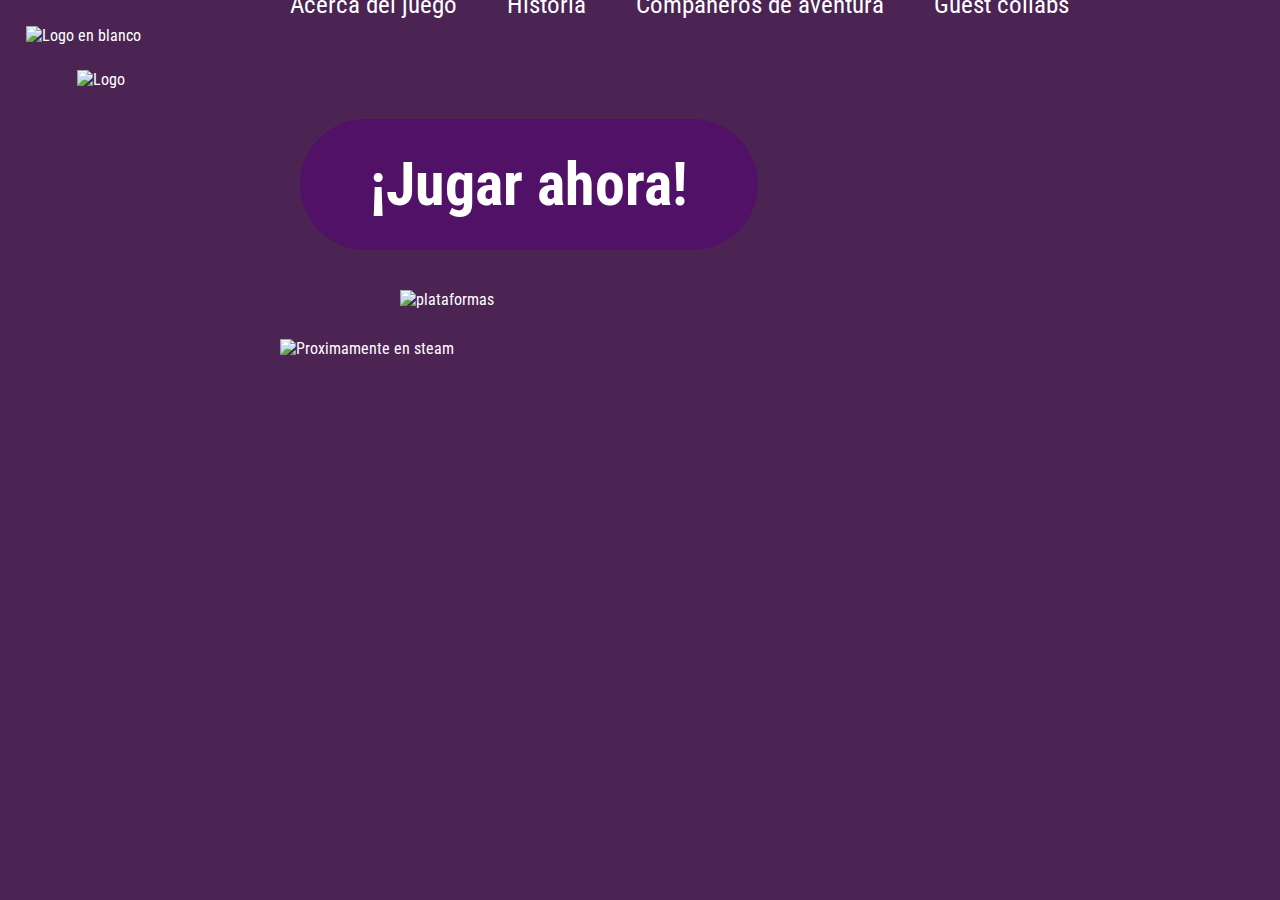
==== commit 2881ce1b: "Update index.html" ====
--- a/index.html
+++ b/index.html
@@ -25,7 +25,7 @@
         <ul>
           <li><a class="menu-item" href="#about">Acerca del juego</a></li>
           <li><a class="menu-item" href="#story">Historia</a></li>
-          <li><a class="menu-item" href="#party-members">Compañeros</a></li>
+          <li><a class="menu-item" href="#party-members">Compañeros de aventura</a></li>
           <li><a class="menu-item" href="#guest-collabs">Guest collabs</a></li>
         </ul>
       </nav>
@@ -67,4 +67,4 @@
 
     </footer>
 </body>
-</html>+</html>
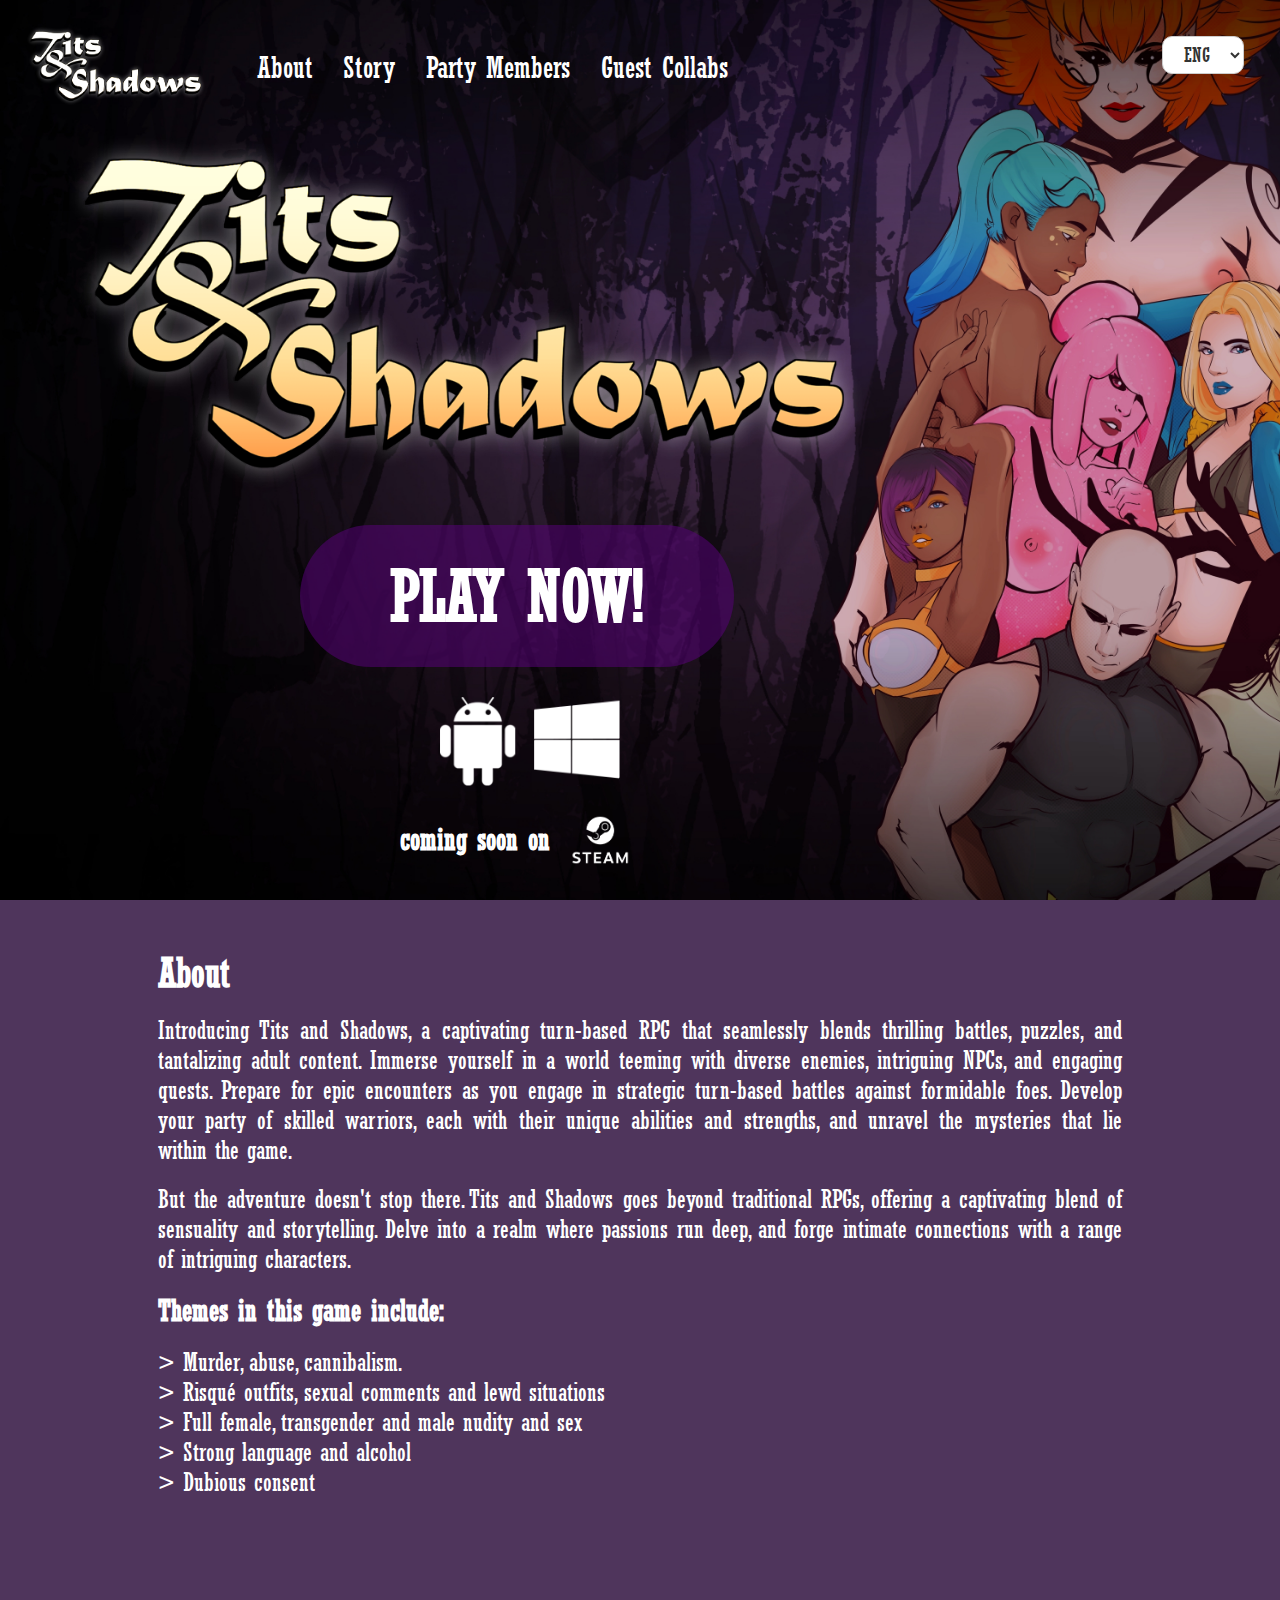
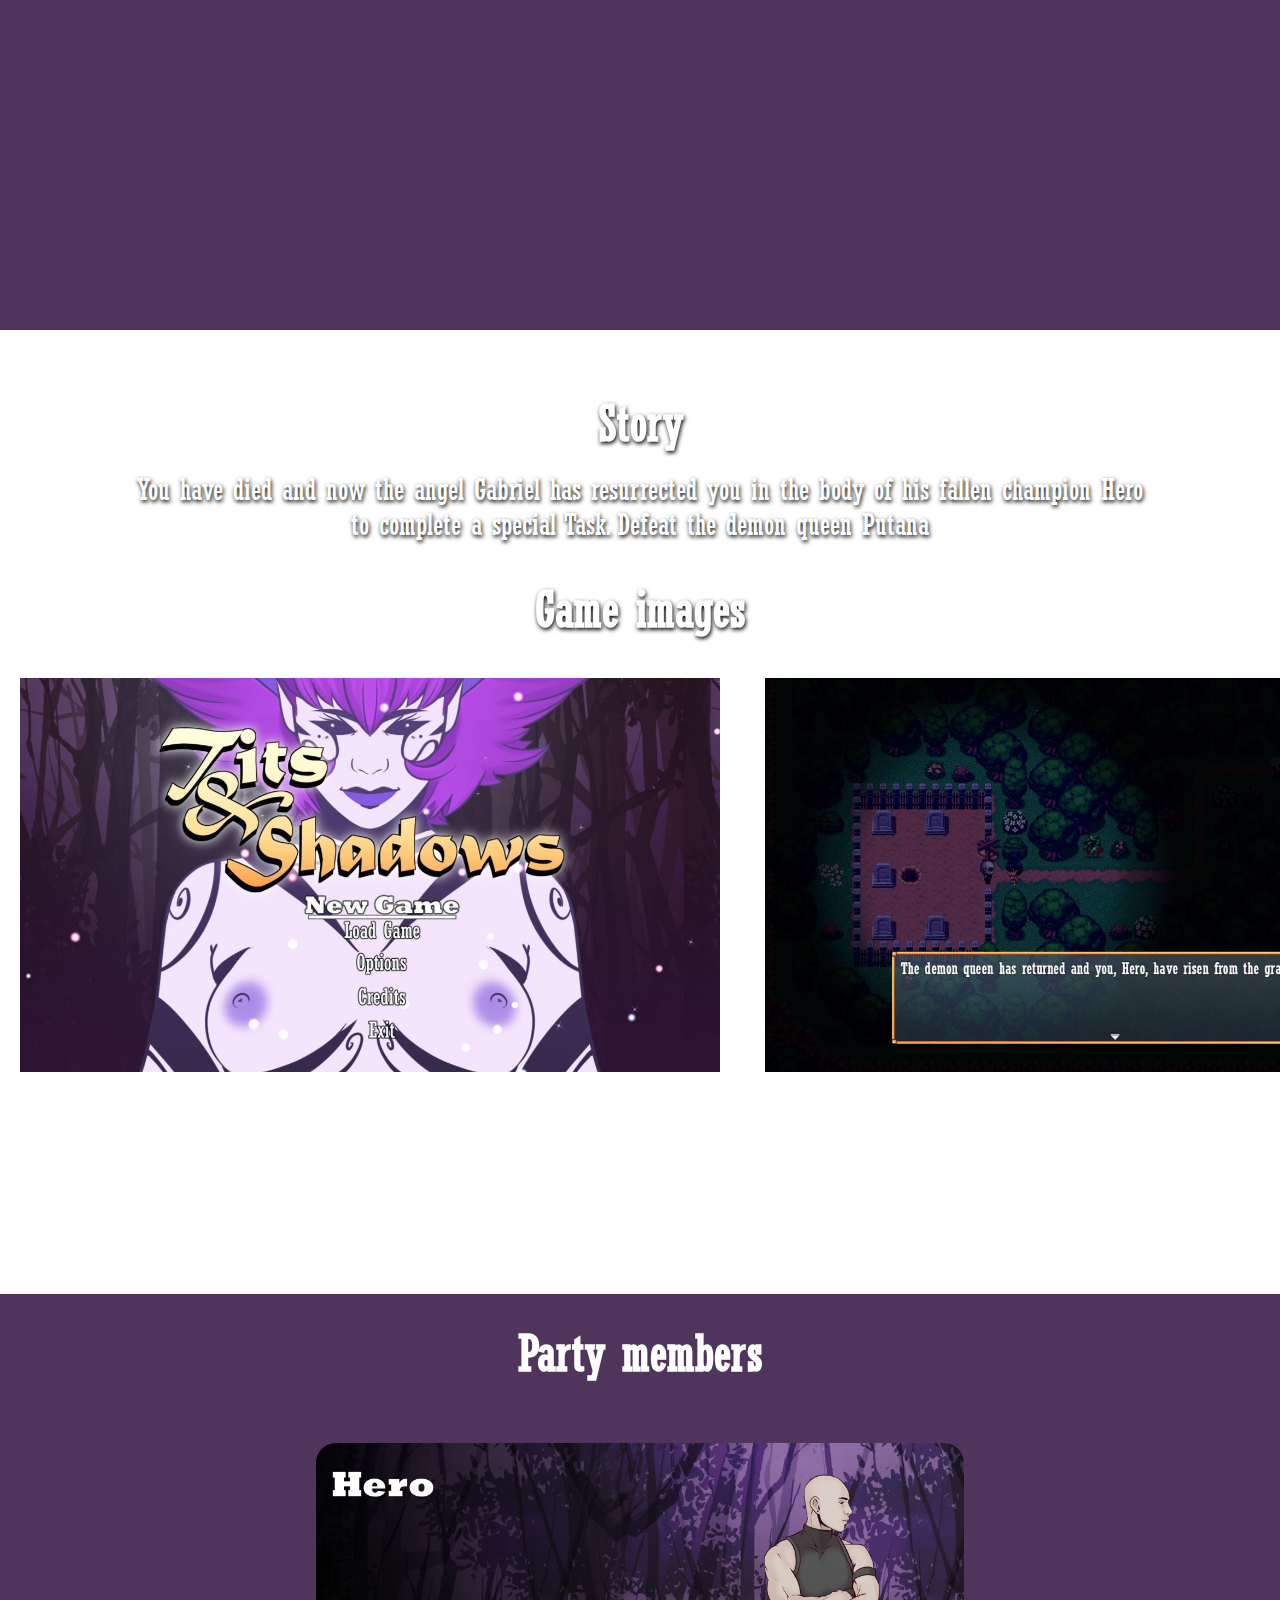
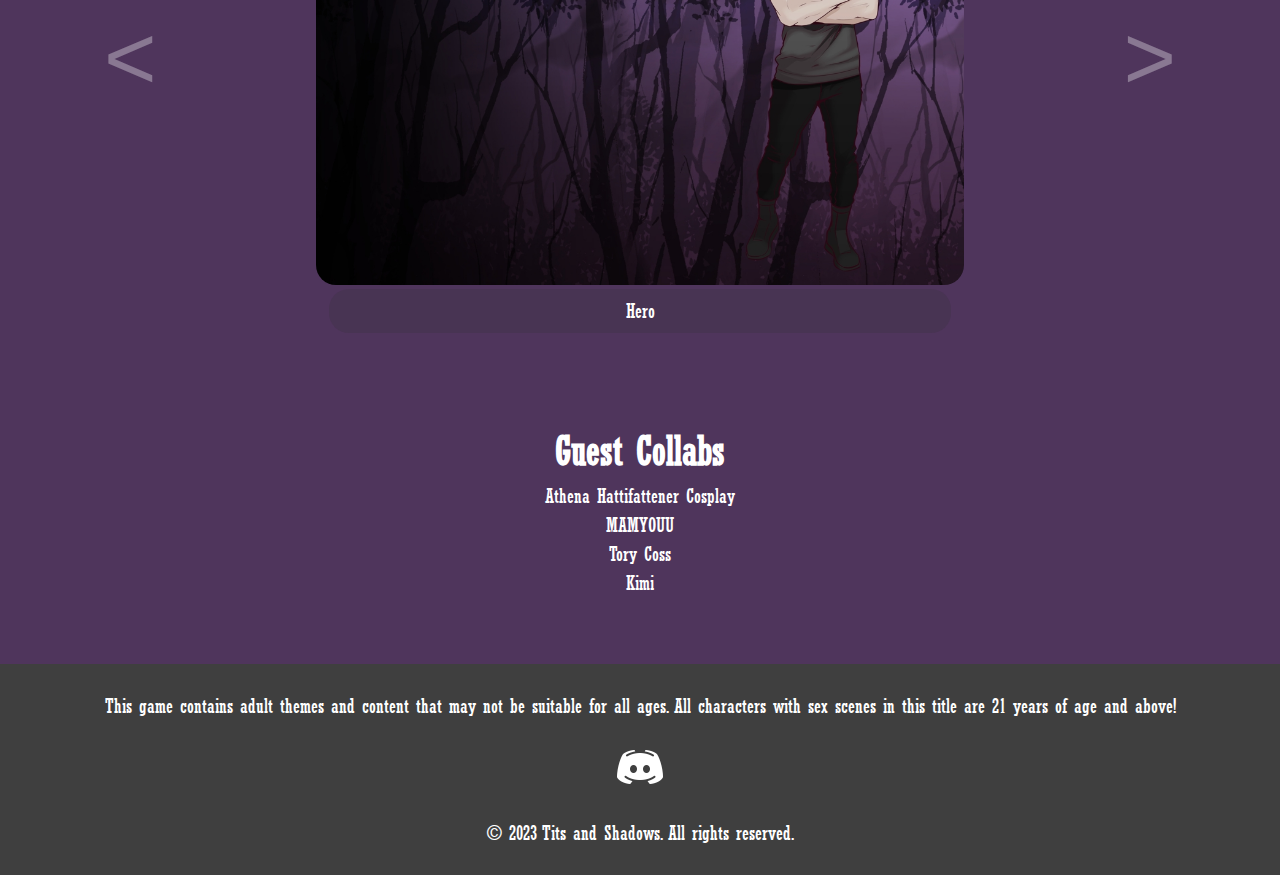
==== commit 6fb65e1a: "Add files via upload" ====
--- a/index.html
+++ b/index.html
@@ -4,67 +4,150 @@
     <meta charset="UTF-8">
     <meta http-equiv="X-UA-Compatible" content="IE=edge">
     <meta name="viewport" content="width=device-width, initial-scale=1.0">
-    <title>Tits & Shadows | Game</title>
+    <title>Tits And Shadows | Game</title>
     <link rel="stylesheet" href="style.css">
     <link
       rel="icon"
       type="image/x-icon"
-      href="https://github.com/atarisama/TitsAndShadows.page/blob/main/media/icoT&S.png?raw=true" 
+      href="media/icoT&S.png" 
     />
-    <link rel="preconnect" href="https://fonts.googleapis.com">
-<link rel="preconnect" href="https://fonts.gstatic.com" crossorigin>
-<link href="https://fonts.googleapis.com/css2?family=Oswald:wght@300&family=Roboto+Condensed&display=swap" rel="stylesheet">
 </head>
+<body>
+    <!--Sección 1 -->
+    <section class="sect1" id="home">
+        <header class="header">
+            <label class="header-nav">
+                <a class="white-logo" href="#"><img src="media/logoBlanco.png" alt="Logo T&S white"></a>
+                <nav class="nav-menu">
+                    <a href="#about">About</a>
+                    <a href="#story">Story</a>
+                    <a href="#party-members">Party Members</a>
+                    <a href="#guest-collabs">Guest Collabs</a>
+                </nav>
+                <div class="language">
+                    <select id="language-Select">
+                        <option value="eng" selected>ENG</option>
+                        <option value="esp">ESP</option>
+                        <option value="jpn">日本語</option>
+                    </select>
+                </div>
+            </label>
+        </header>
+                <label class="left-top-items">
+                    <img class="color-logo" src="media/logocolor.png" alt="Logo T&S color">
+                    <h1><a href="https://www.newgrounds.com/portal/view/876537?updated=1680641482" class="play-button" target="_blank">PLAY NOW!</a></h1>
+                    <img class="plataforms" src="media/Plataforms.png" alt="plataformas">
+                </label>
+                <div></div>
+                <label class="steam-logo">
+                    <h1>coming soon on</h1>
+                    <img src="media/steamLogo.png" alt="Steam logo">
+                </label>
+    </section>
 
-<body>
+    <!--Sección 2 -->
 
-    <header class="menu">
-      <div class="header-menu"><img src="https://github.com/atarisama/TitsAndShadows.page/blob/main/media/logo-blanco.png?raw=true" alt="Logo en blanco"></div>
-      <div class="header-menu">
-      <nav class="container">
-        <ul>
-          <li><a class="menu-item" href="#about">Acerca del juego</a></li>
-          <li><a class="menu-item" href="#story">Historia</a></li>
-          <li><a class="menu-item" href="#party-members">Compañeros de aventura</a></li>
-          <li><a class="menu-item" href="#guest-collabs">Guest collabs</a></li>
-        </ul>
-      </nav>
-    </div>
-    </header>
+    <section class="sect2" id="about">
+        <label class="sect2">
+            <h2 class="h2sect2">About</h2>
+            <br>
+            <p class="psect2">Introducing Tits and Shadows, a captivating turn-based RPG that seamlessly blends thrilling battles, puzzles, and tantalizing adult content. Immerse yourself in a world teeming with diverse enemies, intriguing NPCs, and engaging quests.
+                Prepare for epic encounters as you engage in strategic turn-based battles against formidable foes. Develop your party of skilled warriors, each with their unique abilities and strengths, and unravel the mysteries that lie within the game.</p>
+            <br>
+            <p class="psect2">But the adventure doesn't stop there. Tits and Shadows goes beyond traditional RPGs, offering a captivating blend of sensuality and storytelling. Delve into a realm where passions run deep, and forge intimate connections with a range of intriguing characters.</p>
+            <br>
+            <label class="sect2label">
+                <h2 class="h2themes">Themes in this game include:</h2>
+                <br>
+                <ul class="themes-list">
+                    <li>> Murder, abuse, cannibalism.</li>
+                    <li>> Risqué outfits, sexual comments and lewd situations</li>
+                    <li>> Full female, transgender and male nudity and sex</li>
+                    <li>> Strong language and alcohol</li>
+                    <li>> Dubious consent</li>
+                </ul>
+            </label>
+            <iframe class="trailer" src="https://www.youtube.com/embed/1qbX5-dUYTA" title="YouTube video player" frameborder="0" allow="accelerometer; autoplay; clipboard-write; encrypted-media; gyroscope; picture-in-picture; web-share" allowfullscreen></iframe>
 
-    <main>
-      <div class="top-page">
-        <img class="logo-top" src="https://github.com/atarisama/TitsAndShadows.page/blob/main/media/ciclops1/title.png?raw=true" alt="Logo">
-        <h1><a href="https://www.newgrounds.com/portal/view/876537?updated=1680641482" class="play-button" target="_blank">¡Jugar ahora!</a></h1>
-        <img class="plataforms" src="https://www.pngkey.com/png/full/163-1632627_windows-8-ios-android-white-ios-android-logo.png" alt="plataformas">
+        </label>
+
+    </section>
+
+    <!-- Sección 3 -->
+
+    <section class="sect3" id="story">
+        <div class="sect3">
+            <h2 class="h2sect3">Story</h2>
+            <br>
+            <p class="psect3">You have died and now the angel Gabriel has resurrected you in the body of his fallen champion Hero to complete a special Task. Defeat the demon queen Putana</p>
+            <br>
+            <br>
+            <h2 class="h2sect3">Game images</h2>
+            <br>
+        <div class="imagen-container">
+            <img src="media/GameImage1.jpg" alt="Imagen 1">
+            <img src="media/GameImage2.jpg" alt="Imagen 2">
+            <img src="media/GameImage3.jpg" alt="Imagen 3">
+            <img src="media/GameImage4.jpg" alt="Imagen 4">
+            <!-- Agrega más imágenes según sea necesario -->
+        </div>
+        </div>
+    </section>
+
+    <!-- Sección 4 -->
+
+    <section class="sect4" id="party-members">
+        <div class="div-sect4">
+            <h2 class="h2sect4">Party members</h2>
+            <div class="image-viewer">
+              <div class="image-container">
+                <img id="current-image" src="media/HeroBio.jpg" alt="Hero Bio">
+                <div id="image-text">Hero</div>
+              </div>
+              <button id="prev-button">&lt;</button>
+              <button id="next-button">&gt;</button>
+            </div>
+              <script src="script.js"></script>
+        </div>
+    </section>
+
+    <section class="sect5" id="guest-collabs">
+        <div class="div-sect5">
+            <h2 class="h2sect5">Guest Collabs</h2>
+            <p class="psect5">Athena Hattifattener Cosplay</p>
+            <p class="psect5">MAMYOUU</p>
+            <p class="psect5">Tory Coss</p>
+            <p class="psect5">Kimi</p>
+        </div>
+    </section>
+    <footer>
+        <p>This game contains adult themes and content that may not be suitable for all ages. All characters with sex scenes in this title are 21 years of age and above!</p>
         <br>
-        <img class="steam-logo" src="https://github.com/atarisama/TitsAndShadows.page/blob/main/media/SteamLogo.png?raw=true" alt="Proximamente en steam">
-      </div>
-      
-      <div class="About" id="about">
-        <h2 ></h2>
-        <!-- Contenido de la sección About -->
-      </div>
+        <div class="redes">
+            <a href="https://discord.gg/xrNR8zHPbZ" target="_blank"><img class="discord-logo" src="media/discordLogo.png" alt="Discord Logo"></a>
+        </div>
+        <br>
+        <p>&copy; 2023 Tits and Shadows. All rights reserved.</p>
+    </footer>
 
-      <div class="story" id="story">
-        <h2></h2>
-        <!-- Contenido de la sección Story -->
-      </div>
+    <script>
+        // Obtén el elemento select
+        var languageSelect = document.getElementById('language-Select');
 
-      <div class="party-members" id="party-members">
-        <h2></h2>
-        <!-- Contenido de la sección Party Members -->
-      </div>
+        // Agrega un evento change al select
+        languageSelect.addEventListener('change', function() {
+        // Obtiene el valor seleccionado
+        var selectedLanguage = languageSelect.value;
 
-      <div class="guest-collabs" id="guest-collabs">
-        <h2></h2>
-        <!-- Contenido de la sección Guest Collabs -->
-      </div>
-
-    </main>
-
-    <footer>
-
-    </footer>
+        // Redirige al usuario a la página correspondiente
+        if (selectedLanguage === 'eng') {
+            window.location.href = 'index.html';
+        } else if (selectedLanguage === 'esp') {
+            window.location.href = 'Lang=ES.html';
+        }else if (selectedLanguage === 'jpn'){
+            window.location.href = 'Lang=日本語.html'
+        }
+        });
+      </script>
 </body>
-</html>
+</html>--- a/style.css
+++ b/style.css
@@ -1,75 +1,295 @@
+@font-face {
+    font-family: 'Rockwell Condensed';
+    src: url('fonts/RockwellCondensed.ttf') format('truetype');
+}
+a{
+    text-decoration: none;
+    color: #fff;
+}
 *
 {
-  padding: 0px;
-  margin: 0px;
-  font-family: 'Oswald', sans-serif;
-  font-family: 'Roboto Condensed', sans-serif;
-}
-body
-{
-  background-image: url(https://github.com/atarisama/TitsAndShadows.page/blob/main/media/Background-characters.png?raw=true);
-  background-color: #4b2454;
-  color: #fff;
-}
-
-header img{
-  width: 180px;
-  margin-left: 2vw;
-  margin-top: 2vw;
-}
-
-nav{
-  top: 1vw;
-}
-
-ul{
-  list-style-type: none;
-  margin-left: 280px;
-  padding: 0;
-  display:flex;
-}
-
-li {
-  margin-top: -55px;
-  margin-right: 30px;
-  
-}
-a {
-  color: #fff; /* Color del texto del enlace */
-  text-decoration: none; /* Eliminar la decoración del enlace */
-  padding: 5px 10px; /* Espacio interno del enlace */
-  text-align: center;
-}
-.menu-item{
-  font-size: 25px;
-}
-.menu-item:hover{
-  color: #ffffff80;
-}
-.logo-top{
-  max-width: 800px;
-  margin-left: 6vw;
-  margin-top: 2vw;
+    margin: 0 auto;
+    padding: 0;
+}
+html {
+    scroll-behavior: smooth;
+}
+body{
+    font-family: 'Rockwell Condensed', Arial, sans-serif;
+    color: #fff;
+    background-color: #4f355c;
+}
+/*Sección 1*/
+.sect1{
+    width: 100%;
+    height: 100vh;
+    background: url(media/BGT&Sfull2.jpg);
+    background-attachment: fixed;
+    background-position: center;
+    background-size: cover;
+}
+.header-nav{
+    display:inline-flex;
+    align-items: center;
+}
+.white-logo img{
+    max-width: 180px;
+    padding: 2vw;
+}
+.nav-menu{
+    padding-left: 2vw; ;
+}
+.nav-menu a{
+    font-size: 30px;
+    margin-right: 2vw;
+}
+.nav-menu a:hover{
+    color: #ffffff80;
+}
+select{
+    margin: 10px;
+    border-radius: 10px;
+    position: absolute;
+    right: 2vw;
+    top: 2vw;
+}
+  
+/* Agrega un estilo personalizado al select */
+select {
+    padding: 5px 0px;
+    border: 1px solid #ccc;
+    background-color: #fff;
+    color: #333;
+    font-size: 20px;
+    font-family:'Rockwell Condensed', Arial, sans-serif ;
+    text-align: center;
+}
+.left-top-items{
+    margin-left: 2vw;
+}
+.left-top-items img{
+    margin-left: 40px;
+}
+label img.color-logo {
+    width: 800px;
+    min-width: 100px;
 }
 .play-button{
-  font-size: 60px;
-  display: inline-block;
-  background-color: #5601778c;
-  padding: 30px 70px;
-  border-radius: 100px;
-  margin-left: 300px;
-  margin-top: 30px;
+    font-size: 70px;
+    display: inline-block;
+    background-color: #5601778c;
+    padding: 30px 90px;
+    border-radius: 100px;
+    margin-left: 300px;
+    margin-top: 30px;
 }
 .play-button:hover{
-  background-color: #270136de;
+    background-color: #270136de;
 }
 .plataforms{
-  width: 260px;
-  margin-left: 400px;
-  margin-top: 40px;
-}
-.steam-logo{
-  width: 500px;
-  margin-left: 280px;
-  margin-top: 30px;
-}+    width: 180px;
+    padding-left: 400px;
+    padding-top: 30px;
+}
+label.steam-logo{
+    display:inline-flex;
+    align-items: center;
+    margin: 0 auto;
+    padding-left: 400px;
+    
+}
+.steam-logo img{
+    width: 100px;
+    margin: 0;
+    padding: 0;
+}
+.steam-logo h1{
+    font-size: 30px;
+    margin: 0;
+    padding: 0;
+}
+/*Sección 2*/
+.sect2{
+    background-color: #4f355c;
+    margin: 30px 30px;
+}
+label.sect2{
+    justify-content: center;
+    text-align: justify;
+    display: flexbox;
+}
+.h2sect2{
+    font-size: 40px;
+    margin-top: 20px;
+    margin: auto 10vw;
+}
+.psect2{
+    font-size: 25px;
+    margin: auto 10vw;
+}
+.h2themes{
+    font-size: 30px;
+    margin-top: 20px;
+    margin: auto 10vw;
+}
+.themes-list{
+    font-size: 25px;
+    list-style: none;
+    margin: auto 10vw;
+}
+.trailer{
+    margin-top: 5vw;
+    display: flex;
+    text-align: center;
+    justify-content: center;
+    width: 40vw;
+    height: 25vw;
+}
+
+/* Sección 3*/
+.sect3{
+    width: 100%;
+    height: 100vh;
+    background: url(media/BGTitleGame.jpg);
+    background-attachment: fixed;
+    background-position: center;
+    background-size: cover;
+}
+div.sect3{
+    background-color: #ffffff;
+    text-align: center;
+    width: 100%;
+    padding-top: 5vw;
+}
+.h2sect3{
+    font-size: 50px;
+    margin: 0px 10vw;
+    text-shadow: 1px 2px 4px rgb(0, 0, 0);
+}
+.psect3{
+    font-size: 30px;
+    margin: 0px 10vw;
+    text-shadow: 1px 2px 4px rgb(0, 0, 0);
+}
+
+/*Contenedor de imagenes*/
+.imagen-container {
+    overflow-x: scroll;
+    white-space: nowrap;
+    width: 100%;
+    scrollbar-width: thin;
+    scrollbar-color: gray darkgray;
+    margin-bottom: 30px;
+}
+.imagen-container img {
+    display: inline-block;
+    width: 700px; /* Ajusta el ancho de las imágenes según tus necesidades */
+    height: auto;
+    padding: 20px;
+}
+.imagen-container::-webkit-scrollbar {
+    width: 6px;
+}
+  
+.imagen-container::-webkit-scrollbar-track {
+    background: rgba(169, 169, 169, 0);
+    border-radius: 10px;
+}
+  
+.imagen-container::-webkit-scrollbar-thumb {
+    background-color: #4f355c;
+    border-radius: 10px;
+}
+
+/*Sección 4*/
+.sect4{
+    margin: 30px 30px;
+    text-align: center;
+}
+.div-sect4{
+    padding: 5vw;
+}
+.h2sect4{
+    font-size: 50px;
+    margin: 0px 10vw;
+}
+
+/*Visor de personajes*/
+.image-viewer {
+    display: flex;
+    align-items: center;
+    justify-content: center;
+    text-align: center;
+}
+#image-text {
+    width: 65%;
+    text-align: center;
+    justify-content: center;
+    color: rgb(255, 255, 255);
+    font-size: 20px;
+    padding: 10px;
+    margin: 0px auto;
+    background-color: #33333334;
+    border-radius: 20px;
+}
+  
+#current-image {
+    margin-top: 60px;
+    max-width: 70%; /* Ajusta el tamaño de la imagen según tus preferencias */
+    min-width: 300px;
+    height: auto;
+    border-radius: 20px;
+}
+  
+#prev-button,
+#next-button {
+    font-family:Verdana, Geneva, Tahoma, sans-serif;
+    font-style: bold;
+    font-size: 90px;
+    padding: 5px 10px;
+    background-color: transparent;
+    border: none;
+    color: rgba(252, 252, 252, 0.336);
+    cursor: pointer;
+}
+  
+#prev-button {
+    order: -1;
+    margin-right: 10px;
+}
+  
+#next-button {
+    order: 1;
+    margin-left: 10px;
+}
+
+/*Sección 5*/
+.sect5{
+
+    text-align: center;
+}
+.h2sect5{
+    font-size: 40px;
+    width: 100%;
+    padding-bottom: 10px;
+}
+.div-sect5{
+    padding-bottom: 5vw;
+}
+.psect5{
+    font-size: 20px;
+    margin-bottom: 5px;
+}
+
+/*footer*/
+footer {
+    background-color: #3f3f3f;
+    text-align: center;
+    font-size: 20px;
+    padding: 30px;
+}
+
+img.discord-logo{
+    width: 50px;
+}
+
